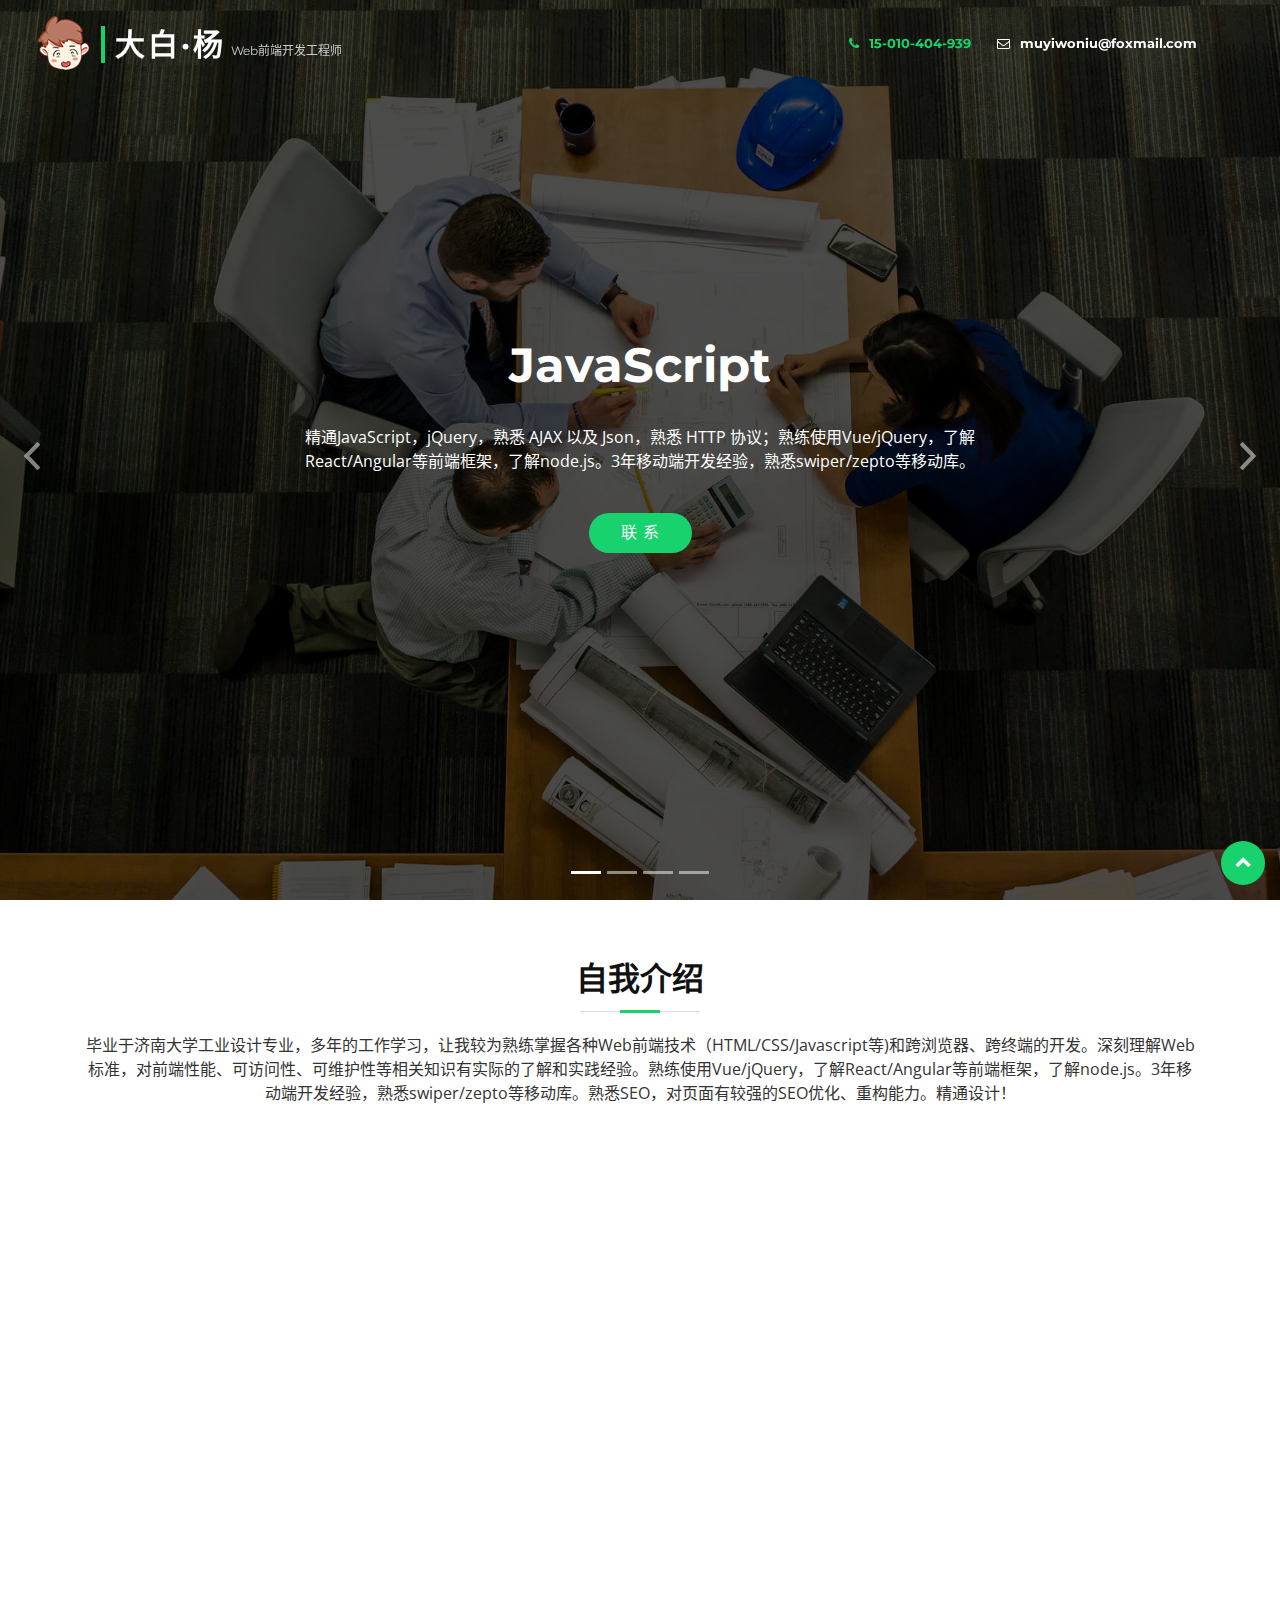
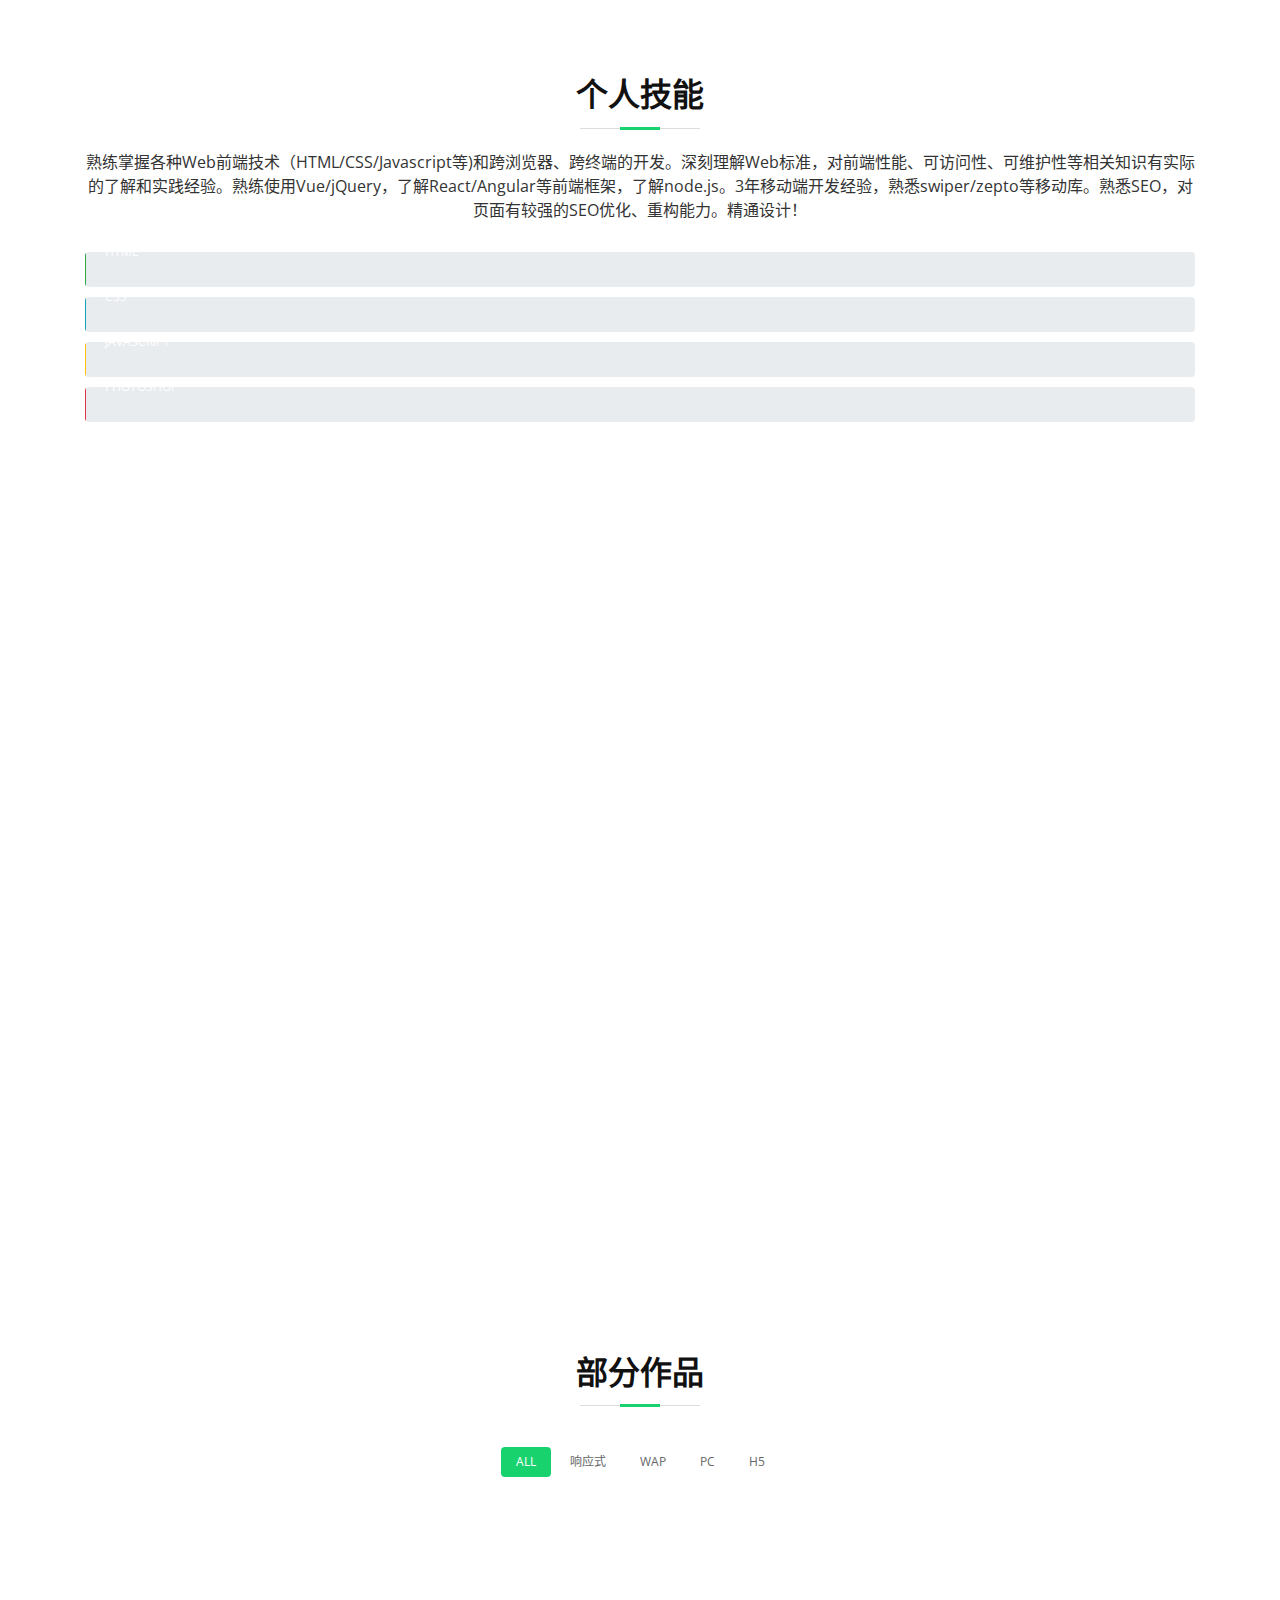
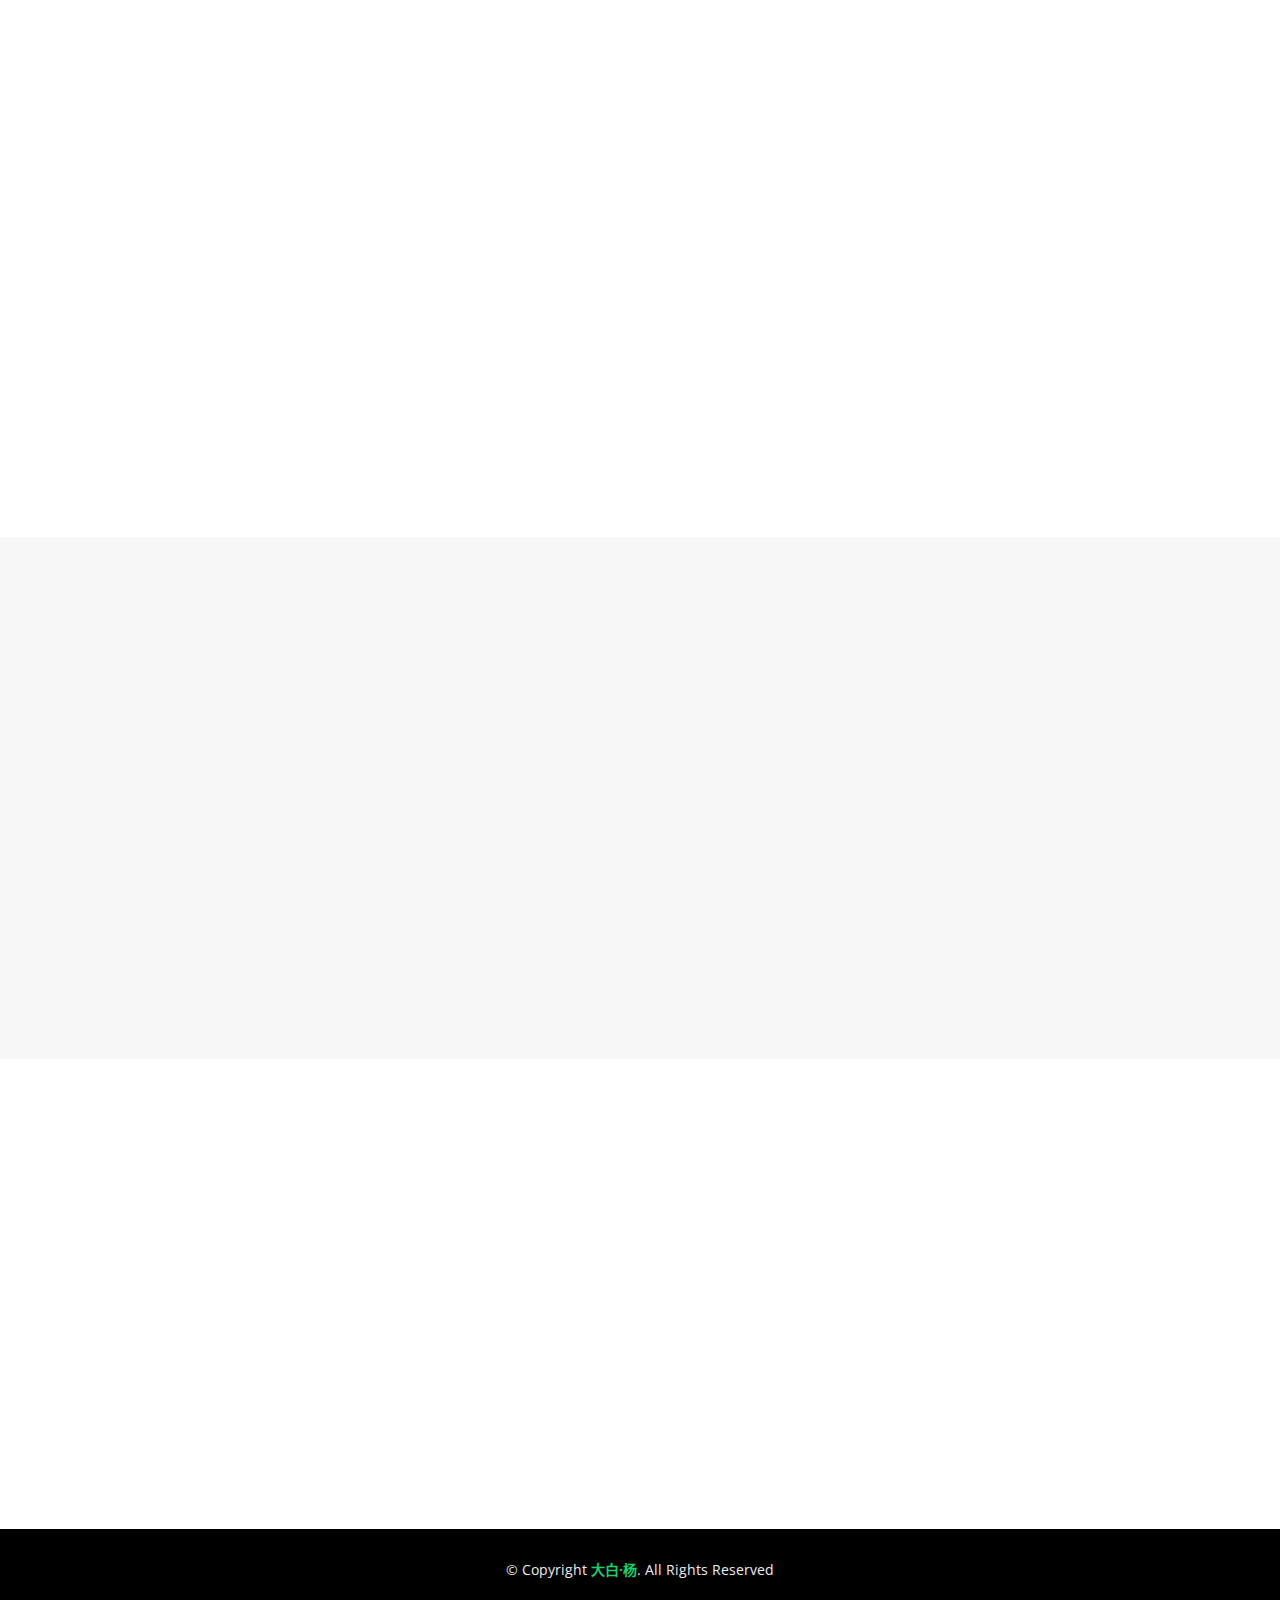
==== index.html @ 66887e0c "Update index.html" ====
<!DOCTYPE html>
<html lang="zh-cn">

<head>
  <meta charset="UTF-8">
  <meta http-equiv="X-UA-Compatible" content="ie=edge">
  <title>大白&middot;杨-Web前端开发工程师</title>
  <meta content="width=device-width, initial-scale=1.0" name="viewport">
  <meta content="Web前端开发工程师,js,JavaScript,HTML5,CSS3" name="keywords">
  <meta content="精通设计，致力于前端，编织有艺术感的代码" name="description">
  <meta content="muyiwoniu@foxmail.com" name="author">

  <!-- Favicons -->
  <link href="img/favicon.png" rel="icon">
  <link href="img/apple-touch-icon.png" rel="apple-touch-icon">

  <!-- Google Fonts -->
  <link href="https://fonts.googleapis.com/css?family=Open+Sans:300,300i,400,400i,700,700i|Montserrat:300,400,500,700"
    rel="stylesheet">

  <!-- Bootstrap CSS File -->
  <link href="lib/bootstrap/css/bootstrap.min.css" rel="stylesheet">

  <!-- Libraries CSS Files -->
  <link href="lib/font-awesome/css/font-awesome.min.css" rel="stylesheet">
  <link href="lib/animate/animate.min.css" rel="stylesheet">
  <link href="lib/ionicons/css/ionicons.min.css" rel="stylesheet">
  <link href="lib/owlcarousel/assets/owl.carousel.min.css" rel="stylesheet">
  <link href="lib/lightbox/css/lightbox.min.css" rel="stylesheet">

  <!-- Main Stylesheet File -->
  <link href="css/style.css" rel="stylesheet">

</head>

<body>
  <header id="header">
    <div class="container-fluid">

      <div id="logo" class="pull-left">
        <a href="#intro"><img src="img/logo.png" alt="" title="" /></a>
        <h1><a href="#intro" class="scrollto">大白&middot;杨<span>Web前端开发工程师</span></a></h1>
      </div>

      <nav id="nav-menu-container">
        <ul class="nav-menu">
          <li class="menu-active"><a href="tel:15010404939"><i class="fa fa-phone"></i>15-010-404-939</a></li>
          <li><a href="mailto:muyiwoniu@foxmail.com"><i class="fa fa-envelope-o"></i>muyiwoniu@foxmail.com</a></li>
        </ul>
      </nav>
    </div>
  </header>

  <section id="intro">
    <div class="intro-container">
      <div id="introCarousel" class="carousel  slide carousel-fade" data-ride="carousel">

        <ol class="carousel-indicators"></ol>

        <div class="carousel-inner" role="listbox">

          <div class="carousel-item active" style="background-image: url('img/intro-carousel/bg1.jpg');">
            <div class="carousel-container">
              <div class="carousel-content">
                <h2>JavaScript</h2>
                <p>精通JavaScript，jQuery，熟悉 AJAX 以及 Json，熟悉 HTTP
                  协议；熟练使用Vue/jQuery，了解React/Angular等前端框架，了解node.js。3年移动端开发经验，熟悉swiper/zepto等移动库。</p>
                <a href="tel:15010404939" class="btn-get-started scrollto">联 系</a>
              </div>
            </div>
          </div>

          <div class="carousel-item" style="background-image: url('img/intro-carousel/bg2.jpg');">
            <div class="carousel-container">
              <div class="carousel-content">
                <h2>HTML</h2>
                <p>精通PC、WAP页面布局与各浏览器兼容，熟练掌握跨浏览器、跨终端的开发，熟悉 W3C 标准。熟悉SEO，对页面有较强的SEO优化、重构能力。</p>
                <a href="tel:15010404939" class="btn-get-started scrollto">联 系</a>
              </div>
            </div>
          </div>

          <div class="carousel-item" style="background-image: url('img/intro-carousel/bg3.jpg');">
            <div class="carousel-container">
              <div class="carousel-content">
                <h2>CSS</h2>
                <p>熟练掌握CSS 3相关高级选择器，flex布局等</p>
                <a href="tel:15010404939" class="btn-get-started scrollto">联 系</a>
              </div>
            </div>
          </div>

          <div class="carousel-item" style="background-image: url('img/intro-carousel/bg4.jpg');">
            <div class="carousel-container">
              <div class="carousel-content">
                <h2>设计</h2>
                <p>
                  工业设计科班出身，通过4年的学习以及9年多的工作经验，让我拥有了一个较为扎实的艺术设计与审美素养。从素描色彩到三大构成，再到编排设计、平面设计、网页设计、人机工程学、产品设计程序与方法、设计心理学等有了一个初步的认识。
                </p>
                <a href="tel:15010404939" class="btn-get-started scrollto">联 系</a>
              </div>
            </div>
          </div>

        </div>

        <a class="carousel-control-prev" href="#introCarousel" role="button" data-slide="prev">
          <span class="carousel-control-prev-icon ion-chevron-left" aria-hidden="true"></span>
          <span class="sr-only">Previous</span>
        </a>

        <a class="carousel-control-next" href="#introCarousel" role="button" data-slide="next">
          <span class="carousel-control-next-icon ion-chevron-right" aria-hidden="true"></span>
          <span class="sr-only">Next</span>
        </a>

      </div>
    </div>
  </section>

  <main id="main">

    <section id="about">
      <div class="container">

        <header class="section-header">
          <h3>自我介绍</h3>
          <p>
            毕业于济南大学工业设计专业，多年的工作学习，让我较为熟练掌握各种Web前端技术（HTML/CSS/Javascript等)和跨浏览器、跨终端的开发。深刻理解Web标准，对前端性能、可访问性、可维护性等相关知识有实际的了解和实践经验。熟练使用Vue/jQuery，了解React/Angular等前端框架，了解node.js。3年移动端开发经验，熟悉swiper/zepto等移动库。熟悉SEO，对页面有较强的SEO优化、重构能力。精通设计！
          </p>
        </header>

        <div class="row about-cols">

          <div class="col-md-4 wow fadeInUp">
            <div class="about-col">
              <div class="img">
                <img src="img/about/about-mission.jpg" alt="" class="img-fluid">
                <div class="icon"><i class="ion-ios-speedometer-outline"></i></div>
              </div>
              <h2 class="title"><a href="http://house.focus.cn/zhuanti17/jdrwz/" target="_blank">焦点人物志</a></h2>
              <p>以Vue.js为框架快速搭建，兼容主流浏览器。<br /><br />通过css媒体查询适配不同尺寸的屏幕，在不同的浏览终端将内容按需引入，并渲染成不同的模板（PC、Pad、Wap）。</p>
            </div>
          </div>

          <div class="col-md-4 wow fadeInUp" data-wow-delay="0.1s">
            <div class="about-col">
              <div class="img">
                <img src="img/about/about-plan.jpg" alt="" class="img-fluid">
                <div class="icon"><i class="ion-ios-list-outline"></i></div>
              </div>
              <h2 class="title"><a href="http://m.focus.cn/bj/zhuanti18/qiangfang/" target="_blank">抢房节</a></h2>
              <p>
                通过JSON获取楼盘数据，并动态插入不同的栏目中。通过JS判断浏览终端宽度，决定电话的显示与否。设置了手机端拨打电话,自动转换为小号。通过JS媒体查询浏览器版本并跳转到与之兼容的url里，移动端使用了swiper移动库。
              </p>
            </div>
          </div>

          <div class="col-md-4 wow fadeInUp" data-wow-delay="0.2s">
            <div class="about-col">
              <div class="img">
                <img src="img/about/about-vision.jpg" alt="" class="img-fluid">
                <div class="icon"><i class="ion-ios-eye-outline"></i></div>
              </div>
              <h2 class="title"><a href="http://m.focus.cn/bj/zhuanti18/chengjiaobaogao/" target="_blank">楼市风云榜</a></h2>
              <p>通过ECharts个性化定制的数据可视化图表，让相关房产数据更加直观的呈现在网友面前。<br /><br />让用户更加直观看到房产走势，人机交互更加顺畅便捷。</p>
            </div>
          </div>

        </div>

      </div>
    </section>

    <section id="skills">
      <div class="container">

        <header class="section-header">
          <h3>个人技能</h3>
          <p>
            熟练掌握各种Web前端技术（HTML/CSS/Javascript等)和跨浏览器、跨终端的开发。深刻理解Web标准，对前端性能、可访问性、可维护性等相关知识有实际的了解和实践经验。熟练使用Vue/jQuery，了解React/Angular等前端框架，了解node.js。3年移动端开发经验，熟悉swiper/zepto等移动库。熟悉SEO，对页面有较强的SEO优化、重构能力。精通设计！
            </</p> </header> <div class="skills-content">

            <div class="progress">
              <div class="progress-bar bg-success" role="progressbar" aria-valuenow="90" aria-valuemin="0"
                aria-valuemax="100">
                <span class="skill">HTML <i class="val">90%</i></span>
              </div>
            </div>

            <div class="progress">
              <div class="progress-bar bg-info" role="progressbar" aria-valuenow="85" aria-valuemin="0"
                aria-valuemax="100">
                <span class="skill">CSS <i class="val">85%</i></span>
              </div>
            </div>

            <div class="progress">
              <div class="progress-bar bg-warning" role="progressbar" aria-valuenow="75" aria-valuemin="0"
                aria-valuemax="100">
                <span class="skill">JavaScript <i class="val">75%</i></span>
              </div>
            </div>

            <div class="progress">
              <div class="progress-bar bg-danger" role="progressbar" aria-valuenow="95" aria-valuemin="0"
                aria-valuemax="100">
                <span class="skill">Photoshop <i class="val">95%</i></span>
              </div>
            </div>

      </div>

      </div>
    </section>

    <!--<section id="clients" class="wow fadeInUp">
      <div class="container">

        <header class="section-header">
          <h3>技能</h3>
        </header>

        <div class="owl-carousel clients-carousel">
          <img src="img/clients/client-1.png" alt="">
          <img src="img/clients/client-2.png" alt="">
          <img src="img/clients/client-3.png" alt="">
          <img src="img/clients/client-4.png" alt="">
          <img src="img/clients/client-5.png" alt="">
          <img src="img/clients/client-6.png" alt="">
          <img src="img/clients/client-7.png" alt="">
          <img src="img/clients/client-8.png" alt="">
        </div>

      </div>
    </section>-->

    <section id="testimonials" class="section-bg wow fadeInUp">
      <div class="container">

        <header class="section-header">
          <h3>工作经历</h3>
        </header>

        <div class="owl-carousel testimonials-carousel">

          <div class="testimonial-item">
            <img src="img/company/testimonial-1.jpg" class="testimonial-img" alt="">
            <h3>搜狐</h3>
            <h4>2012/05-至今</h4>
            <p>
              <img src="img/quote-sign-left.png" class="quote-sign-left" alt="">
              相关网站专题设计制作、平面广告制作及设计管理。14年底，开始制作移动端H5活动页面，熟悉swiper/zepto等移动库，15年开始大规模制作wap静态页面，18年制作适配
              PC/WAP的响应式页面，熟练使用Vue/Bootstrap等前端框架。
              <img src="img/quote-sign-right.png" class="quote-sign-right" alt="">
            </p>
          </div>

          <div class="testimonial-item">
            <img src="img/company/testimonial-2.jpg" class="testimonial-img" alt="">
            <h3>豪峰科技</h3>
            <h4>2011/04-2012/05</h4>
            <p>
              <img src="img/quote-sign-left.png" class="quote-sign-left" alt="">
              网站的改版、公司宣传品的制作印刷及设计管理。基于DIV+CSS重构了豪峰官网，对JS/jQuery有了一定了解。改版后打开速度和访问量均有显著提升。
              <img src="img/quote-sign-right.png" class="quote-sign-right" alt="">
            </p>
          </div>

          <div class="testimonial-item">
            <img src="img/company/testimonial-3.jpg" class="testimonial-img" alt="">
            <h3>晨飞雁（诺基亚三级维修中心）</h3>
            <h4>2008/04-2011/04</h4>
            <p>
              <img src="img/quote-sign-left.png" class="quote-sign-left" alt="">
              负责公司内部及其附属诺基亚客户服务中心（NCC）的宣传、VI设计、网页设计。完成了DAP交接系统、OA办公系统、库存系统等内网页面设计及静态页面呈现。
              <img src="img/quote-sign-right.png" class="quote-sign-right" alt="">
            </p>
          </div>

        </div>

      </div>
    </section>

    <section id="call-to-action" class="wow fadeIn">
      <div class="container text-center">
        <h3>联系大白&middot;杨</h3>
        <p>如有合作，请联系~<br />如不确定可以继续往下看，附有部分作品，然后再进一步作出决定~</p>
        <a class="cta-btn" href="tel:15010404939">聊聊</a>
      </div>
    </section>

    <section id="portfolio" class="section-bg">
      <div class="container">

        <header class="section-header">
          <h3 class="section-title">部分作品</h3>
        </header>

        <div class="row">
          <div class="col-lg-12">
            <ul id="portfolio-flters">
              <li data-filter="*" class="filter-active">All</li>
              <li data-filter=".filter-web">响应式</li>
              <li data-filter=".filter-wap">wap</li>
              <li data-filter=".filter-pc">PC</li>
              <li data-filter=".filter-h5">H5</li>
            </ul>
          </div>
        </div>

        <div class="row portfolio-container">

          <div class="col-lg-4 col-md-6 portfolio-item filter-wap wow fadeInUp">
            <div class="portfolio-wrap">
              <figure>
                <img src="img/portfolio/wap01.jpg" class="img-fluid" alt="">
                <a href="img/portfolio/wap01.jpg" data-lightbox="portfolio" data-title="WAP 1" class="link-preview"
                  title="查看原图"><i class="ion ion-eye"></i></a>
                <a href="https://zhuanti.focus.cn/house/2016/jinjiuyinshi/" class="link-details" title="查看PC端网址"
                  target="_blank"><i class="ion ion-android-open"></i></a>
              </figure>

              <div class="portfolio-info">
                <h4><a href="http://admin.zhuanti.focus.cn/ztdir/bj/2016/jinjiuyinshiwap/" target="_blank">金九银十</a></h4>
                <p>WAP</p>
              </div>
            </div>
          </div>

          <div class="col-lg-4 col-md-6 portfolio-item filter-web wow fadeInUp" data-wow-delay="0.1s">
            <div class="portfolio-wrap">
              <figure>
                <img src="img/portfolio/web03.jpg" class="img-fluid" alt="">
                <a href="img/portfolio/web03.jpg" class="link-preview" data-lightbox="portfolio" data-title="响应式 1"
                  title="查看原图"><i class="ion ion-eye"></i></a>
                <a href="http://m.focus.cn/bj/zhuanti18/xfqbz/" class="link-details" title="查看网址" target="_blank"><i
                    class="ion ion-android-open"></i></a>
              </figure>

              <div class="portfolio-info">
                <h4><a href="http://m.focus.cn/bj/zhuanti18/xfqbz/" target="_blank">新房情报站</a></h4>
                <p>响应式</p>
              </div>
            </div>
          </div>

          <div class="col-lg-4 col-md-6 portfolio-item filter-pc wow fadeInUp" data-wow-delay="0.2s">
            <div class="portfolio-wrap">
              <figure>
                <img src="img/portfolio/pc01.jpg" class="img-fluid" alt="">
                <a href="img/portfolio/pc01.jpg" class="link-preview" data-lightbox="portfolio" data-title="PC 1"
                  title="查看原图"><i class="ion ion-eye"></i></a>
                <a href="http://house.focus.cn/zhuanti17/jingjinjiloushi/" class="link-details" title="查看网址"
                  target="_blank"><i class="ion ion-android-open"></i></a>
              </figure>

              <div class="portfolio-info">
                <h4><a href="http://house.focus.cn/zhuanti17/jingjinjiloushi/" target="_blank">京津冀一体化</a></h4>
                <p>PC</p>
              </div>
            </div>
          </div>

          <div class="col-lg-4 col-md-6 portfolio-item filter-web wow fadeInUp">
            <div class="portfolio-wrap">
              <figure>
                <img src="img/portfolio/web05.jpg" class="img-fluid" alt="">
                <a href="img/portfolio/web05.jpg" class="link-preview" data-lightbox="portfolio" data-title="响应式 5"
                  title="查看原图"><i class="ion ion-eye"></i></a>
                <a href="http://admin.zhuanti.focus.cn/ztdir/bj/2017/2017zyjjgzhy/" class="link-details" title="查看网址"
                  target="_blank"><i class="ion ion-android-open"></i></a>
              </figure>

              <div class="portfolio-info">
                <h4><a href="http://admin.zhuanti.focus.cn/ztdir/bj/2017/2017zyjjgzhy/" target="_blank">中央经济工作会议</a></h4>
                <p>响应式</p>
              </div>
            </div>
          </div>

          <div class="col-lg-4 col-md-6 portfolio-item filter-web wow fadeInUp" data-wow-delay="0.1s">
            <div class="portfolio-wrap">
              <figure>
                <img src="img/portfolio/web02.jpg" class="img-fluid" alt="">
                <a href="img/portfolio/web02.jpg" class="link-preview" data-lightbox="portfolio" data-title="响应式 3"
                  title="查看原图"><i class="ion ion-eye"></i></a>
                <a href="http://m.focus.cn/bj/zhuanti18/2018xianjingfang/" class="link-details" title="查看网址"
                  target="_blank"><i class="ion ion-android-open"></i></a>
              </figure>

              <div class="portfolio-info">
                <h4><a href="http://m.focus.cn/bj/zhuanti18/2018xianjingfang/" target="_blank">限竞房</a></h4>
                <p>响应式</p>
              </div>
            </div>
          </div>

          <div class="col-lg-4 col-md-6 portfolio-item filter-wap wow fadeInUp" data-wow-delay="0.2s">
            <div class="portfolio-wrap">
              <figure>
                <img src="img/portfolio/wap02.jpg" class="img-fluid" alt="">
                <a href="img/portfolio/wap02.jpg" class="link-preview" data-lightbox="portfolio" data-title="WAP 2"
                  title="查看原图"><i class="ion ion-eye"></i></a>
                <a href="http://admin.zhuanti.focus.cn/ztdir/bj/2015/house_xhzygwwap/" class="link-details" title="查看网址"
                  target="_blank"><i class="ion ion-android-open"></i></a>
              </figure>

              <div class="portfolio-info">
                <h4><a href="http://admin.zhuanti.focus.cn/ztdir/bj/2015/house_xhzygwwap/" target="_blank">香河置业官网</a></h4>
                <p>WAP</p>
              </div>
            </div>
          </div>

          <div class="col-lg-4 col-md-6 portfolio-item filter-pc wow fadeInUp">
            <div class="portfolio-wrap">
              <figure>
                <img src="img/portfolio/pc02.jpg" class="img-fluid" alt="">
                <a href="img/portfolio/pc02.jpg" class="link-preview" data-lightbox="portfolio" data-title="PC 2"
                  title="查看原图"><i class="ion ion-eye"></i></a>
                <a href="http://house.focus.cn/zhuanti17/yidaiyiluhaiwaizhiye/" class="link-details" title="查看网址"
                  target="_blank"><i class="ion ion-android-open"></i></a>
              </figure>

              <div class="portfolio-info">
                <h4><a href="http://house.focus.cn/zhuanti17/yidaiyiluhaiwaizhiye/" target="_blank">一带一路下的海外置业观</a></h4>
                <p>PC</p>
              </div>
            </div>
          </div>

          <div class="col-lg-4 col-md-6 portfolio-item filter-h5 wow fadeInUp" data-wow-delay="0.1s">
            <div class="portfolio-wrap">
              <figure>
                <img src="img/portfolio/h505.jpg" class="img-fluid" alt="">
                <a href="img/portfolio/h505.jpg" class="link-preview" data-lightbox="portfolio" data-title="H5 5"
                  title="查看原图"><i class="ion ion-eye"></i></a>
                <a href="https://focusbeijing.kuaizhan.com/fp/page/display/5980a16bbdcccb12519fbfc9"
                  class="link-details" title="查看网址" target="_blank"><i class="ion ion-android-open"></i></a>
              </figure>

              <div class="portfolio-info">
                <h4><a href="https://focusbeijing.kuaizhan.com/fp/page/display/5980a16bbdcccb12519fbfc9"
                    target="_blank">品质革命</a></h4>
                <p>H5第三方平台</p>
              </div>
            </div>
          </div>

          <div class="col-lg-4 col-md-6 portfolio-item filter-web wow fadeInUp" data-wow-delay="0.2s">
            <div class="portfolio-wrap">
              <figure>
                <img src="img/portfolio/web01.jpg" class="img-fluid" alt="">
                <a href="http://house.focus.cn/zhuanti18/newsdata093qi/ztimages/tu.jpg" class="link-preview"
                  data-lightbox="portfolio" data-title="响应式 4" title="查看长图"><i class="ion ion-eye"></i></a>
                <a href="http://m.focus.cn/bj/zhuanti18/lianghui/" class="link-details" title="查看网址" target="_blank"><i
                    class="ion ion-android-open"></i></a>
              </figure>

              <div class="portfolio-info">
                <h4><a href="http://m.focus.cn/bj/zhuanti18/lianghui/" target="_blank">2018 全国两会</a> [<a
                    href="http://house.focus.cn/zhuanti18/newsdata093qi/" target="_blank">长图</a>]</h4>
                <p>响应式</p>
              </div>
            </div>
          </div>

          <!--<div class="col-lg-4 col-md-6 portfolio-item filter-web wow fadeInUp">
            <div class="portfolio-wrap">
              <figure>
                <img src="img/portfolio/web04.jpg" class="img-fluid" alt="">
                <a href="img/portfolio/web04.jpg" class="link-preview" data-lightbox="portfolio" data-title="响应式 2"
                  title="查看原图"><i class="ion ion-eye"></i></a>
                <a href="http://admin.zhuanti.focus.cn/ztdir/bj/2017/yuanxiaojie/" class="link-details" title="查看网址"
                  target="_blank"><i class="ion ion-android-open"></i></a>
              </figure>

              <div class="portfolio-info">
                <h4><a href="http://admin.zhuanti.focus.cn/ztdir/bj/2017/yuanxiaojie/" target="_blank">元宵节</a></h4>
                <p>响应式</p>
              </div>
            </div>
          </div>-->

          <div class="col-lg-4 col-md-6 portfolio-item filter-web wow fadeInUp">
            <div class="portfolio-wrap">
              <figure>
                <img src="img/portfolio/web06.jpg" class="img-fluid" alt="">
                <a href="img/portfolio/web06.jpg" class="link-preview" data-lightbox="portfolio" data-title="响应式 2"
                  title="查看原图"><i class="ion ion-eye"></i></a>
                <a href="http://house.focus.cn/zhuanti18/zxzz/" class="link-details" title="查看网址" target="_blank"><i
                    class="ion ion-android-open"></i></a>
              </figure>

              <div class="portfolio-info">
                <h4><a href="http://house.focus.cn/zhuanti18/zxzz/" target="_blank">千房百记</a></h4>
                <p>响应式</p>
              </div>
            </div>
          </div>

          <div class="col-lg-4 col-md-6 portfolio-item filter-h5 wow fadeInUp" data-wow-delay="0.1s">
            <div class="portfolio-wrap">
              <figure>
                <img src="img/portfolio/h501.jpg" class="img-fluid" alt="">
                <a href="img/portfolio/h501.jpg" class="link-preview" data-lightbox="portfolio" data-title="H5 1"
                  title="查看原图"><i class="ion ion-eye"></i></a>
                <a href="https://focusbeijing.kuaizhan.com/fp/page/display/569df5fd53fb95b7600a2ba7"
                  class="link-details" title="查看网址" target="_blank"><i class="ion ion-android-open"></i></a>
              </figure>

              <div class="portfolio-info">
                <h4><a href="https://focusbeijing.kuaizhan.com/fp/page/display/569df5fd53fb95b7600a2ba7"
                    target="_blank">看房团年度报告</a></h4>
                <p>H5 第三方平台</p>
              </div>
            </div>
          </div>

          <div class="col-lg-4 col-md-6 portfolio-item filter-h5 wow fadeInUp" data-wow-delay="0.2s">
            <div class="portfolio-wrap">
              <figure>
                <img src="img/portfolio/h502.jpg" class="img-fluid" alt="">
                <a href="img/portfolio/h502.jpg" class="link-preview" data-lightbox="portfolio" data-title="H5 2"
                  title="查看原图"><i class="ion ion-eye"></i></a>
                <a href="http://admin.zhuanti.focus.cn/ztdir/bj/2015/jiayefangtan/" class="link-details" title="查看网址"
                  target="_blank"><i class="ion ion-android-open"></i></a>
              </figure>

              <div class="portfolio-info">
                <h4><a href="http://admin.zhuanti.focus.cn/ztdir/bj/2015/jiayefangtan/" target="_blank">佳爷房谈</a></h4>
                <p>H5</p>
              </div>
            </div>
          </div>

          <div class="col-lg-4 col-md-6 portfolio-item filter-h5 wow fadeInUp">
            <div class="portfolio-wrap">
              <figure>
                <img src="img/portfolio/h503.jpg" class="img-fluid" alt="">
                <a href="img/portfolio/h503.jpg" class="link-preview" data-lightbox="portfolio" data-title="H5 3"
                  title="查看原图"><i class="ion ion-eye"></i></a>
                <a href="http://house.focus.cn/zhuanti15/meizhouchengjiao09/" class="link-details" title="查看网址"
                  target="_blank"><i class="ion ion-android-open"></i></a>
              </figure>

              <div class="portfolio-info">
                <h4><a href="http://house.focus.cn/zhuanti15/meizhouchengjiao09/" target="_blank">每周楼市成交报告</a></h4>
                <p>H5</p>
              </div>
            </div>
          </div>

          <div class="col-lg-4 col-md-6 portfolio-item filter-h5 wow fadeInUp" data-wow-delay="0.1s">
            <div class="portfolio-wrap">
              <figure>
                <img src="img/portfolio/h504.jpg" class="img-fluid" alt="">
                <a href="img/portfolio/h504.jpg" class="link-preview" data-lightbox="portfolio" data-title="H5 4"
                  title="查看原图"><i class="ion ion-eye"></i></a>
                <a href="http://admin.zhuanti.focus.cn/ztdir/bj/2015/wangyoukuanghuanjie/" class="link-details" title="查看网址"
                  target="_blank"><i class="ion ion-android-open"></i></a>
              </figure>

              <div class="portfolio-info">
                <h4><a href="http://admin.zhuanti.focus.cn/ztdir/bj/2015/wangyoukuanghuanjie/" target="_blank">网友狂欢节</a></h4>
                <p>H5</p>
              </div>
            </div>
          </div>

          <div class="col-lg-4 col-md-6 portfolio-item filter-pc wow fadeInUp" data-wow-delay="0.2s">
            <div class="portfolio-wrap">
              <figure>
                <img src="img/portfolio/pc03.jpg" class="img-fluid" alt="">
                <a href="img/portfolio/pc03.jpg" class="link-preview" data-lightbox="portfolio" data-title="PC 3"
                  title="查看原图"><i class="ion ion-eye"></i></a>
                <a href="http://admin.zhuanti.focus.cn/ztdir/bj/2015/nvrenjie/" class="link-details" title="查看移动端网址"
                  target="_blank"><i class="ion ion-android-open"></i></a>
              </figure>

              <div class="portfolio-info">
                <h4><a href="http://house.focus.cn/zhuanti15/38nvrenjie/" target="_blank">女人节</a></h4>
                <p>PC（因投票系统问题加载较慢）</p>
              </div>
            </div>
          </div>

          <div class="col-lg-4 col-md-6 portfolio-item filter-h5 wow fadeInUp">
            <div class="portfolio-wrap">
              <figure>
                <img src="img/portfolio/h506.jpg" class="img-fluid" alt="">
                <a href="img/portfolio/h506.jpg" class="link-preview" data-lightbox="portfolio" data-title="H5 6"
                  title="查看原图"><i class="ion ion-eye"></i></a>
                <a href="https://focusbeijing.kuaizhan.com/fp/page/display/5920d8b406d2f0ed291413bc"
                  class="link-details" title="查看网址" target="_blank"><i class="ion ion-android-open"></i></a>
              </figure>

              <div class="portfolio-info">
                <h4><a href="https://focusbeijing.kuaizhan.com/fp/page/display/5920d8b406d2f0ed291413bc"
                    target="_blank">五月圆舞曲</a></h4>
                <p>H5第三方平台</p>
              </div>
            </div>
          </div>

          <div class="col-lg-4 col-md-6 portfolio-item filter-h5 wow fadeInUp" data-wow-delay="0.1s">
            <div class="portfolio-wrap">
              <figure>
                <img src="img/portfolio/h507.jpg" class="img-fluid" alt="">
                <a href="img/portfolio/h507.jpg" class="link-preview" data-lightbox="portfolio" data-title="H5 7"
                  title="查看原图"><i class="ion ion-eye"></i></a>
                <a href="https://focusbeijing.kuaizhan.com/fp/page/display/58cb8bcc40d7fe4d42cdf826"
                  class="link-details" title="查看网址" target="_blank"><i class="ion ion-android-open"></i></a>
              </figure>

              <div class="portfolio-info">
                <h4><a href="https://focusbeijing.kuaizhan.com/fp/page/display/58cb8bcc40d7fe4d42cdf826"
                    target="_blank">直播看房</a></h4>
                <p>H5 第三方平台</p>
              </div>
            </div>
          </div>

          <div class="col-lg-4 col-md-6 portfolio-item filter-h5 wow fadeInUp" data-wow-delay="0.2s">
            <div class="portfolio-wrap">
              <figure>
                <img src="img/portfolio/h508.jpg" class="img-fluid" alt="">
                <a href="img/portfolio/h508.jpg" class="link-preview" data-lightbox="portfolio" data-title="H5 8"
                  title="查看原图"><i class="ion ion-eye"></i></a>
                <a href="https://focusbeijing.kuaizhan.com/fp/page/display/58cb4f8357613cc639df3785"
                  class="link-details" title="查看网址" target="_blank"><i class="ion ion-android-open"></i></a>
              </figure>

              <div class="portfolio-info">
                <h4><a href="https://focusbeijing.kuaizhan.com/fp/page/display/58cb4f8357613cc639df3785"
                    target="_blank">大咖为您解读楼市走向</a></h4>
                <p>H5第三方平台</p>
              </div>
            </div>
          </div>

        </div>

      </div>
    </section>

    <section id="team">
      <div class="container">
        <div class="section-header wow fadeInUp">
          <h3>CSS 3</h3>
          <p>通过DIV+CSS3画卡通人物（不兼容IE8及以下版本浏览器）</p>
        </div>

        <div class="row">

          <div class="col-lg-3 col-md-6 wow fadeInUp">
            <div class="member">
              <img src="img/portfolio/css01.jpg" class="img-fluid" alt="">
              <div class="member-info">
                <div class="member-info-content">
                  <h4>小丸子和爷爷</h4>
                  <span>樱桃小丸子</span>
                  <div class="social">
                    <a href="http://m.focus.cn/bj/zhuanti18/css/ztimages/wanzi.html" target="_blank"><i
                        class="fa fa-link"></i>查看效果</a>
                  </div>
                </div>
              </div>
            </div>
          </div>

          <div class="col-lg-3 col-md-6 wow fadeInUp" data-wow-delay="0.1s">
            <div class="member">
              <img src="img/portfolio/css02.jpg" class="img-fluid" alt="">
              <div class="member-info">
                <div class="member-info-content">
                  <h4>大白</h4>
                  <span>Baymax</span>
                  <div class="social">
                    <a href="http://m.focus.cn/bj/zhuanti18/css/ztimages/Baymax.html" target="_blank"><i
                        class="fa fa-link"></i>查看效果</a>
                  </div>
                </div>
              </div>
            </div>
          </div>

          <div class="col-lg-3 col-md-6 wow fadeInUp" data-wow-delay="0.2s">
            <div class="member">
              <img src="img/portfolio/css03.jpg" class="img-fluid" alt="">
              <div class="member-info">
                <div class="member-info-content">
                  <h4>小黄人构造器</h4>
                  <span>minions</span>
                  <div class="social">
                    <a href="http://m.focus.cn/bj/zhuanti18/css/ztimages/minions.html" target="_blank"><i
                        class="fa fa-link"></i>查看效果</a>
                  </div>
                </div>
              </div>
            </div>
          </div>

          <div class="col-lg-3 col-md-6 wow fadeInUp" data-wow-delay="0.3s">
            <div class="member">
              <img src="img/portfolio/css04.jpg" class="img-fluid" alt="">
              <div class="member-info">
                <div class="member-info-content">
                  <h4>Kitty 猫</h4>
                  <span>Hello Kitty</span>
                  <div class="social">
                    <a href="http://m.focus.cn/bj/zhuanti18/css/ztimages/hellokitty.html" target="_blank"><i
                        class="fa fa-link"></i>查看效果</a>
                  </div>
                </div>
              </div>
            </div>
          </div>

        </div>

      </div>
    </section>

    <section id="contact" class="section-bg wow fadeInUp">
      <div class="container">

        <div class="section-header">
          <h3>联系方式</h3>
          <p>可以通过以下方式找到我~</p>
        </div>

        <div class="row contact-info">

          <div class="col-md-4">
            <div class="contact-address">
              <i class="ion-ios-location-outline"></i>
              <h3>地址</h3>
              <address>北京海淀区北四环西路52号方正国际大厦18层</address>
            </div>
          </div>

          <div class="col-md-4">
            <div class="contact-phone">
              <i class="ion-ios-telephone-outline"></i>
              <h3>电话</h3>
              <p><a href="tel:15010404939">15-010-404-939</a></p>
            </div>
          </div>

          <div class="col-md-4">
            <div class="contact-email">
              <i class="ion-ios-email-outline"></i>
              <h3>邮箱</h3>
              <p><a href="mailto:muyiwoniu@foxmail.com">muyiwoniu@foxmail.com</a></p>
            </div>
          </div>

        </div>


      </div>
    </section>

  </main>

  <footer id="footer">
    <!--<div class="footer-top">
      <div class="container">
        <div class="row">

          <div class="col-lg-3 col-md-6 footer-info">
            <h3>MuyiWoniu</h3>
            <p>精通设计，致力于前端，编织有艺术感的代码</p>
          </div>

          <div class="col-lg-3 col-md-6 footer-links">
            <h4>个人技能</h4>
            <ul>
              <li><i class="ion-ios-arrow-right"></i> <a href="#">Home</a></li>
              <li><i class="ion-ios-arrow-right"></i> <a href="#">About us</a></li>
              <li><i class="ion-ios-arrow-right"></i> <a href="#">Services</a></li>
              <li><i class="ion-ios-arrow-right"></i> <a href="#">Terms of service</a></li>
              <li><i class="ion-ios-arrow-right"></i> <a href="#">Privacy policy</a></li>
            </ul>
          </div>

          <div class="col-lg-3 col-md-6 footer-contact">
            <h4>联系方式</h4>
            <p>
              北京海淀区北四环西路52号方正国际大厦18层<br>
              <strong>Phone:</strong> 15-010-404-939<br>
              <strong>Email:</strong> 378317092@qq.com<br>
            </p>

            <div class="social-links">
              <a href="#" class="twitter"><i class="fa fa-twitter"></i></a>
              <a href="#" class="facebook"><i class="fa fa-facebook"></i></a>
              <a href="#" class="instagram"><i class="fa fa-instagram"></i></a>
              <a href="#" class="google-plus"><i class="fa fa-google-plus"></i></a>
              <a href="#" class="linkedin"><i class="fa fa-linkedin"></i></a>
            </div>

          </div>

          <div class="col-lg-3 col-md-6 footer-newsletter">
            <h4>扫描二维码</h4>
            <p>在移动设备打开本页</p>
          </div>

        </div>
      </div>
    </div>-->

    <div class="container">
      <div class="copyright">
        &copy; Copyright <strong><a href="mailto:muyiwoniu@foxmail.com">大白&middot;杨</a></strong>. All Rights Reserved
      </div>

    </div>
  </footer>

  <a href="#" class="back-to-top"><i class="fa fa-chevron-up"></i></a>

  <!-- JavaScript Libraries -->
  <script src="lib/jquery/jquery.min.js"></script>
  <script src="lib/jquery/jquery-migrate.min.js"></script>
  <script src="lib/bootstrap/js/bootstrap.bundle.min.js"></script>
  <script src="lib/easing/easing.min.js"></script>
  <script src="lib/superfish/hoverIntent.js"></script>
  <script src="lib/superfish/superfish.min.js"></script>
  <script src="lib/wow/wow.min.js"></script>
  <script src="lib/waypoints/waypoints.min.js"></script>
  <script src="lib/counterup/counterup.min.js"></script>
  <script src="lib/owlcarousel/owl.carousel.min.js"></script>
  <script src="lib/isotope/isotope.pkgd.min.js"></script>
  <script src="lib/lightbox/js/lightbox.min.js"></script>
  <script src="lib/touchSwipe/jquery.touchSwipe.min.js"></script>
  <!-- Contact Form JavaScript File -->
  <script src="contactform/contactform.js"></script>

  <!-- Template Main Javascript File -->
  <script src="js/main.js"></script>

</body>

</html>
---- css/style.css ----
/*--------------------------------------------------------------
# General
--------------------------------------------------------------*/
body {
  background: #fff;
  color: #666666;
  font-family: "Open Sans", sans-serif;
}

a {
  color: #18d26e;
  transition: 0.5s;
}

a:hover, a:active, a:focus {
  color: #18d36e;
  outline: none;
  text-decoration: none;
}

p {
  padding: 0;
  margin: 0 0 30px 0;
}

h1, h2, h3, h4, h5, h6 {
  font-family: "Montserrat", sans-serif;
  font-weight: 400;
  margin: 0 0 20px 0;
  padding: 0;
}

/* Back to top button */
.back-to-top {
  position: fixed;
  display: none;
  background: #18d26e;
  color: #fff;
  display: inline-block;
  width: 44px;
  height: 44px;
  text-align: center;
  line-height: 1;
  font-size: 16px;
  border-radius: 50%;
  right: 15px;
  bottom: 15px;
  transition: background 0.5s;
  z-index: 11;
}

.back-to-top i {
  padding-top: 12px;
  color: #fff;
}

@media (max-width: 768px) {
  .back-to-top {
    bottom: 15px;
  }
}

/*--------------------------------------------------------------
# Header
--------------------------------------------------------------*/
#header {
  padding: 30px 0;
  height: 92px;
  position: fixed;
  left: 0;
  top: 0;
  right: 0;
  transition: all 0.5s;
  z-index: 997;
}

#header.header-scrolled {
  background: rgba(0, 0, 0, 0.9);
  /*padding: 20px 0;*/
  height: 72px;
  transition: all 0.5s;
}

#header #logo {
  text-align:left;
}

@media (min-width: 1024px) {
  #header #logo {
    padding-left: 10px;
  }
}

#header #logo h1 {
  font-size: 30px;
  margin: 0;
  padding: 0;
  line-height: 1;
  font-family: "Montserrat", sans-serif;
  font-weight: 700;
  letter-spacing: 3px;
  float:left;
}

#header #logo h1 a, #header #logo h1 a:hover {
  color: #fff;
  padding-left: 10px;
  border-left: 4px solid #18d26e;
}
#header #logo h1 a span {
	margin-left:5px;
	color:#cdcdcd;
	font-size:12px;
	font-weight:normal;
	word-spacing:0;
	letter-spacing:0;
}
#header #logo img {
  padding: 0;
  margin: -15px 10px 0;
  width:56px;
  height:56px;
  float:left;
}

@media (max-width: 768px) {
  #header #logo h1 {
    font-size: 20px;
  }
  #header #logo img {
	  margin:-10px 10px 0 0;
	max-width:36px;
    max-height: 36px;
  }
}
.chs{text-indent:-9999px;height:0;line-height:0;font-size:0;overflow:hidden;}
/*--------------------------------------------------------------
# Intro Section
--------------------------------------------------------------*/
#intro {
  display: table;
  width: 100%;
  height: 100vh;
  background: #000;
}

#intro .carousel-item {
  width: 100%;
  height: 100vh;
  background-size: cover;
  background-position: center;
  background-repeat: no-repeat;
}

#intro .carousel-item::before {
  content: '';
  background-color: rgba(0, 0, 0, 0.7);
  position: absolute;
  height: 100%;
  width: 100%;
  top: 0;
  right: 0;
  left: 0;
  bottom: 0;
}

#intro .carousel-container {
  display: flex;
  justify-content: center;
  align-items: center;
  position: absolute;
  bottom: 0;
  top: 0;
  left: 0;
  right: 0;
}

#intro .carousel-content {
  text-align: center;
}

#intro h2 {
  color: #fff;
  margin-bottom: 30px;
  font-size: 48px;
  font-weight: 700;
}

@media (max-width: 768px) {
  #intro h2 {
    font-size: 28px;
  }
}

#intro p {
  width: 80%;
  margin: 0 auto 30px auto;
  color: #fff;
}

@media (min-width: 1024px) {
  #intro p {
    width: 60%;
  }
}

#intro .carousel-fade .carousel-inner .carousel-item {
  -webkit-transition-property: opacity;
  transition-property: opacity;
}

#intro .carousel-fade .carousel-inner .carousel-item,
#intro .carousel-fade .carousel-inner .active.carousel-item-left,
#intro .carousel-fade .carousel-inner .active.carousel-item-right {
  opacity: 0;
}

#intro .carousel-fade .carousel-inner .active,
#intro .carousel-fade .carousel-inner .carousel-item-next.carousel-item-left,
#intro .carousel-fade .carousel-inner .carousel-item-prev.carousel-item-right {
  opacity: 1;
  transition: 0.5s;
}

#intro .carousel-fade .carousel-inner .carousel-item-next,
#intro .carousel-fade .carousel-inner .carousel-item-prev,
#intro .carousel-fade .carousel-inner .active.carousel-item-left,
#intro .carousel-fade .carousel-inner .active.carousel-item-right {
  left: 0;
  -webkit-transform: translate3d(0, 0, 0);
  transform: translate3d(0, 0, 0);
}

#intro .carousel-control-prev, #intro .carousel-control-next {
  width: 10%;
}

@media (min-width: 1024px) {
  #intro .carousel-control-prev, #intro .carousel-control-next {
    width: 5%;
  }
}

#intro .carousel-control-next-icon, #intro .carousel-control-prev-icon {
  background: none;
  font-size: 32px;
  line-height: 1;
}

#intro .carousel-indicators li {
  cursor: pointer;
}

#intro .btn-get-started {
  font-family: "Montserrat", sans-serif;
  font-weight: 500;
  font-size: 16px;
  letter-spacing: 1px;
  display: inline-block;
  padding: 8px 32px;
  border-radius: 50px;
  transition: 0.5s;
  margin: 10px;
  color: #fff;
  background: #18d26e;
}

#intro .btn-get-started:hover {
  background: #fff;
  color: #18d26e;
}

/*--------------------------------------------------------------
# Navigation Menu
--------------------------------------------------------------*/
/* Nav Menu Essentials */
.nav-menu, .nav-menu * {
  margin: 0;
  padding: 0;
  list-style: none;
}

.nav-menu ul {
  position: absolute;
  display: none;
  top: 100%;
  left: 0;
  z-index: 99;
}

.nav-menu li {
  position: relative;
  white-space: nowrap;
}

.nav-menu > li {
  float: left;
}

.nav-menu li:hover > ul,
.nav-menu li.sfHover > ul {
  display: block;
}

.nav-menu ul ul {
  top: 0;
  left: 100%;
}

.nav-menu ul li {
  min-width: 180px;
}

/* Nav Menu Arrows */
.sf-arrows .sf-with-ul {
  padding-right: 30px;
}

.sf-arrows .sf-with-ul:after {
  content: "\f107";
  position: absolute;
  right: 15px;
  font-family: FontAwesome;
  font-style: normal;
  font-weight: normal;
}

.sf-arrows ul .sf-with-ul:after {
  content: "\f105";
}

/* Nav Meu Container */
#nav-menu-container {
  float: right;
  margin: 0;
}

@media (min-width: 1024px) {
  #nav-menu-container {
    padding-right: 60px;
  }
}

@media (max-width: 768px) {
  #nav-menu-container {
    display: none;
  }
}

/* Nav Meu Styling */
.nav-menu a {
  padding: 0 8px 10px 8px;
  text-decoration: none;
  display: inline-block;
  color: #fff;
  font-family: "Montserrat", sans-serif;
  font-weight: 700;
  font-size: 13px;
  /*text-transform: uppercase;*/
  outline: none;
}

.nav-menu li:hover > a, .nav-menu > .menu-active > a {
  color: #18d26e;
}

.nav-menu > li {
  margin-left: 10px;
}
.nav-menu > li a i, #mobile-nav ul li a i {
	margin-right:10px;
}
.nav-menu ul {
  margin: 4px 0 0 0;
  padding: 10px;
  box-shadow: 0px 0px 30px rgba(127, 137, 161, 0.25);
  background: #fff;
}

.nav-menu ul li {
  transition: 0.3s;
}

.nav-menu ul li a {
  padding: 10px;
  color: #333;
  transition: 0.3s;
  display: block;
  font-size: 13px;
  text-transform: none;
}

.nav-menu ul li:hover > a {
  color: #18d26e;
}

.nav-menu ul ul {
  margin: 0;
}

/* Mobile Nav Toggle */
#mobile-nav-toggle {
  position: fixed;
  right: 0;
  top: 0;
  z-index: 999;
  margin: 20px 20px 0 0;
  border: 0;
  background: none;
  font-size: 24px;
  display: none;
  transition: all 0.4s;
  outline: none;
  cursor: pointer;
}

#mobile-nav-toggle i {
  color: #fff;
}

@media (max-width: 768px) {
  #mobile-nav-toggle {
    display: inline;
  }
}

/* Mobile Nav Styling */
#mobile-nav {
  position: fixed;
  top: 0;
  padding-top: 18px;
  bottom: 0;
  z-index: 998;
  background: rgba(0, 0, 0, 0.5);
  left: -260px;
  width: 260px;
  overflow-y: auto;
  transition: 0.4s;
}

#mobile-nav ul {
  padding: 0;
  margin: 0;
  list-style: none;
}

#mobile-nav ul li {
  position: relative;
}

#mobile-nav ul li a {
  color: #fff;
  font-size: 13px;
  /*text-transform: uppercase;*/
  overflow: hidden;
  padding: 10px 22px 10px 15px;
  position: relative;
  text-decoration: none;
  width: 100%;
  display: block;
  outline: none;
  font-weight: 700;
  font-family: "Montserrat", sans-serif;
}

#mobile-nav ul li a:hover {
  color: #fff;
}

#mobile-nav ul li li {
  padding-left: 30px;
}

#mobile-nav ul .menu-has-children i {
  position: absolute;
  right: 0;
  z-index: 99;
  padding: 15px;
  cursor: pointer;
  color: #fff;
}

#mobile-nav ul .menu-has-children i.fa-chevron-up {
  color: #18d26e;
}

#mobile-nav ul .menu-has-children li a {
  text-transform: none;
}

#mobile-nav ul .menu-item-active {
  color: #18d26e;
}

#mobile-body-overly {
  width: 100%;
  height: 100%;
  z-index: 997;
  top: 0;
  left: 0;
  position: fixed;
  background: rgba(0, 0, 0, 0.7);
  display: none;
}

/* Mobile Nav body classes */
body.mobile-nav-active {
  overflow: hidden;
}

body.mobile-nav-active #mobile-nav {
  left: 0;
}

body.mobile-nav-active #mobile-nav-toggle {
  color: #fff;
}

/*--------------------------------------------------------------
# Sections
--------------------------------------------------------------*/
/* Sections Header
--------------------------------*/
.section-header h3 {
  font-size: 32px;
  color: #111;
  text-transform: uppercase;
  text-align: center;
  font-weight: 700;
  position: relative;
  padding-bottom: 15px;
}

.section-header h3::before {
  content: '';
  position: absolute;
  display: block;
  width: 120px;
  height: 1px;
  background: #ddd;
  bottom: 1px;
  left: calc(50% - 60px);
}

.section-header h3::after {
  content: '';
  position: absolute;
  display: block;
  width: 40px;
  height: 3px;
  background: #18d26e;
  bottom: 0;
  left: calc(50% - 20px);
}

.section-header p {
  text-align: center;
  /*padding-bottom: 30px;*/
  color: #333;
}

/* Section with background
--------------------------------*/
.section-bg {
  background: #f7f7f7;
}

/* Featured Services Section
--------------------------------*/
#featured-services {
  background: #000;
}

#featured-services .box {
  padding: 30px 20px;
}

#featured-services .box-bg {
  background-image: linear-gradient(0deg, #000000 0%, #242323 50%, #000000 100%);
}

#featured-services i {
  color: #18d26e;
  font-size: 48px;
  display: inline-block;
  line-height: 1;
}

#featured-services h4 {
  font-weight: 400;
  margin: 15px 0;
  font-size: 18px;
}

#featured-services h4 a {
  color: #fff;
}

#featured-services h4 a:hover {
  color: #18d26e;
}

#featured-services p {
  font-size: 14px;
  line-height: 24px;
  color: #fff;
  margin-bottom: 0;
}

/* About Us Section
--------------------------------*/
#about {
  background: url("../img/about-bg.jpg") center top no-repeat fixed;
  background-size: cover;
  padding: 60px 0 40px 0;
  position: relative;
}

#about::before {
  content: '';
  position: absolute;
  left: 0;
  right: 0;
  top: 0;
  bottom: 0;
  background: rgba(255, 255, 255, 0.92);
  z-index: 9;
}

#about .container {
  position: relative;
  z-index: 10;
}

#about .about-col {
  background: #fff;
  border-radius: 0 0 4px 4px;
  box-shadow: 0px 2px 12px rgba(0, 0, 0, 0.08);
  margin-bottom: 20px;
}

#about .about-col .img {
  position: relative;
}

#about .about-col .img img {
  border-radius: 4px 4px 0 0;
}

#about .about-col .icon {
  width: 64px;
  height: 64px;
  padding-top: 8px;
  text-align: center;
  position: absolute;
  background-color: #18d26e;
  border-radius: 50%;
  text-align: center;
  border: 4px solid #fff;
  left: calc( 50% - 32px);
  bottom: -30px;
  transition: 0.3s;
}

#about .about-col i {
  font-size: 36px;
  line-height: 1;
  color: #fff;
  transition: 0.3s;
}

#about .about-col:hover .icon {
  background-color: #fff;
}

#about .about-col:hover i {
  color: #18d26e;
}

#about .about-col h2 {
  color: #000;
  text-align: center;
  font-weight: 700;
  font-size: 20px;
  padding: 0;
  margin: 40px 0 12px 0;
}

#about .about-col h2 a {
  color: #000;
}

#about .about-col h2 a:hover {
  color: #18d26e;
}

#about .about-col p {
  font-size: 14px;
  line-height: 24px;
  color: #333;
  margin-bottom: 0;
  padding: 0 20px 20px 20px;
}

/* Services Section
--------------------------------*/
#services {
  background: #fff;
  background-size: cover;
  padding: 60px 0 40px 0;
}

#services .box {
  margin-bottom: 30px;
}

#services .icon {
  float: left;
}

#services .icon i {
  color: #18d26e;
  font-size: 36px;
  line-height: 1;
  transition: 0.5s;
}

#services .title {
  margin-left: 60px;
  font-weight: 700;
  margin-bottom: 15px;
  font-size: 18px;
}

#services .title a {
  color: #111;
}

#services .box:hover .title a {
  color: #18d26e;
}

#services .description {
  font-size: 14px;
  margin-left: 60px;
  line-height: 24px;
  margin-bottom: 0;
}

/* Call To Action Section
--------------------------------*/
#call-to-action {
  background: linear-gradient(rgba(0, 142, 99, 0.1), rgba(0, 0, 0, 0.1)), url(../img/call-to-action-bg.jpg) fixed center center;
  background-size: cover;
  padding: 60px 0;
}

#call-to-action h3 {
  color: #fff;
  font-size: 28px;
  font-weight: 700;
}

#call-to-action p {
  color: #fff;
}

#call-to-action .cta-btn {
  font-family: "Montserrat", sans-serif;
  text-transform: uppercase;
  font-weight: 500;
  font-size: 16px;
  letter-spacing: 1px;
  display: inline-block;
  padding: 8px 28px;
  border-radius: 25px;
  transition: 0.5s;
  margin-top: 10px;
  border: 2px solid #fff;
  color: #fff;
}

#call-to-action .cta-btn:hover {
  background: #18d26e;
  border: 2px solid #18d26e;
}

/* Call To Action Section
--------------------------------*/
#skills {
  padding: 60px 0;
}

#skills .progress {
  height: 35px;
  margin-bottom: 10px;
}

#skills .progress .skill {
  font-family: "Open Sans", sans-serif;
  line-height: 35px;
  padding: 0;
  margin: 0 0 0 20px;
  text-transform: uppercase;
}

#skills .progress .skill .val {
  float: right;
  font-style: normal;
  margin: 0 20px 0 0;
}

#skills .progress-bar {
  width: 1px;
  text-align: left;
  transition: .9s;
}

/* Facts Section
--------------------------------*/
#facts {
  background: url("../img/facts-bg.jpg") center top no-repeat fixed;
  background-size: cover;
  padding: 60px 0 0 0;
  position: relative;
}

#facts::before {
  content: '';
  position: absolute;
  left: 0;
  right: 0;
  top: 0;
  bottom: 0;
  background: rgba(255, 255, 255, 0.88);
  z-index: 9;
}

#facts .container {
  position: relative;
  z-index: 10;
}

#facts .counters span {
  font-family: "Montserrat", sans-serif;
  font-weight: bold;
  font-size: 48px;
  display: block;
  color: #18d26e;
}

#facts .counters p {
  padding: 0;
  margin: 0 0 20px 0;
  font-family: "Montserrat", sans-serif;
  font-size: 14px;
  color: #111;
}

#facts .facts-img {
  text-align: center;
  padding-top: 30px;
}

/* Portfolio Section
--------------------------------*/
#portfolio {
  padding: 60px 0;
  background:#fff;
}

#portfolio #portfolio-flters {
  padding: 0;
  margin: 5px 0 35px 0;
  list-style: none;
  text-align: center;
}

#portfolio #portfolio-flters li {
  cursor: pointer;
  margin: 15px 0;
  display: inline-block;
  padding: 5px 15px;
  font-size: 12px;
  line-height: 20px;
  color: #666666;
  border-radius: 4px;
  text-transform: uppercase;
  background: #fff;
  margin-bottom: 5px;
  transition: all 0.3s ease-in-out;
}

#portfolio #portfolio-flters li:hover, #portfolio #portfolio-flters li.filter-active {
  background: #18d26e;
  color: #fff;
}

#portfolio #portfolio-flters li:last-child {
  margin-right: 0;
}

#portfolio .portfolio-wrap {
  box-shadow: 0px 2px 12px rgba(0, 0, 0, 0.08);
  transition: 0.3s;
}

#portfolio .portfolio-wrap:hover {
  box-shadow: 0px 4px 14px rgba(0, 0, 0, 0.16);
}

#portfolio .portfolio-item {
  position: relative;
  height: 360px;
  overflow: hidden;
}

#portfolio .portfolio-item figure {
  background: #000;
  overflow: hidden;
  height: 240px;
  position: relative;
  border-radius: 4px 4px 0 0;
  margin: 0;
}

#portfolio .portfolio-item figure:hover img {
  opacity: 0.4;
  transition: 0.3s;
}

#portfolio .portfolio-item figure .link-preview, #portfolio .portfolio-item figure .link-details {
  position: absolute;
  display: inline-block;
  visibility: hidden;
  line-height: 1;
  text-align: center;
  width: 36px;
  height: 36px;
  background: #fff;
  border-radius: 50%;
  transition: 0.2s;
}

#portfolio .portfolio-item figure .link-preview i, #portfolio .portfolio-item figure .link-details i {
  padding-top: 6px;
  font-size: 22px;
  color: #333;
}

#portfolio .portfolio-item figure .link-preview:hover, #portfolio .portfolio-item figure .link-details:hover {
  background: #18d26e;
}

#portfolio .portfolio-item figure .link-preview:hover i, #portfolio .portfolio-item figure .link-details:hover i {
  color: #fff;
}

#portfolio .portfolio-item figure .link-preview {
  left: calc(50% - 38px);
  top: calc(50% - 18px);
}

#portfolio .portfolio-item figure .link-details {
  right: calc(50% - 38px);
  top: calc(50% - 18px);
}

#portfolio .portfolio-item figure:hover .link-preview {
  visibility: visible;
  left: calc(50% - 44px);
}

#portfolio .portfolio-item figure:hover .link-details {
  visibility: visible;
  right: calc(50% - 44px);
}

#portfolio .portfolio-item .portfolio-info {
  background: #fff;
  text-align: center;
  padding: 30px;
  height: 90px;
  border-radius: 0 0 3px 3px;
}

#portfolio .portfolio-item .portfolio-info h4 {
  font-size: 18px;
  line-height: 1px;
  font-weight: 700;
  margin-bottom: 18px;
  padding-bottom: 0;
}

#portfolio .portfolio-item .portfolio-info h4 a {
  color: #333;
}

#portfolio .portfolio-item .portfolio-info h4 a:hover {
  color: #18d26e;
}

#portfolio .portfolio-item .portfolio-info p {
  padding: 0;
  margin: 0;
  color: #b8b8b8;
  font-weight: 500;
  font-size: 14px;
  text-transform: uppercase;
}

/* Clients Section
--------------------------------*/
#clients {
  padding: 0 0 10px 0;
}

#clients img {
  max-width: 100%;
  opacity: 0.5;
  transition: 0.3s;
  padding: 15px 0;
}

#clients img:hover {
  opacity: 1;
}

#clients .owl-nav, #clients .owl-dots {
  margin-top: 5px;
  text-align: center;
}

#clients .owl-dot {
  display: inline-block;
  margin: 0 5px;
  width: 12px;
  height: 12px;
  border-radius: 50%;
  background-color: #ddd;
}

#clients .owl-dot.active {
  background-color: #18d26e;
}

/* Testimonials Section
--------------------------------*/
#testimonials {
  padding: 60px 0;
}

#testimonials .section-header {
  margin-bottom: 40px;
}

#testimonials .testimonial-item {
  text-align: center;
}

#testimonials .testimonial-item .testimonial-img {
  width: 120px;
  border-radius: 50%;
  border: 4px solid #fff;
  margin: 0 auto;
}

#testimonials .testimonial-item h3 {
  font-size: 20px;
  font-weight: bold;
  margin: 10px 0 5px 0;
  color: #111;
}

#testimonials .testimonial-item h4 {
  font-size: 14px;
  color: #999;
  margin: 0 0 15px 0;
}

#testimonials .testimonial-item .quote-sign-left {
  margin-top: -15px;
  padding-right: 10px;
  display: inline-block;
  width: 37px;
}

#testimonials .testimonial-item .quote-sign-right {
  margin-bottom: -15px;
  padding-left: 10px;
  display: inline-block;
  max-width: 100%;
  width: 37px;
}

#testimonials .testimonial-item p {
  font-style: italic;
  margin: 0 auto 15px auto;
}

@media (min-width: 992px) {
  #testimonials .testimonial-item p {
    width: 80%;
  }
}

#testimonials .owl-nav, #testimonials .owl-dots {
  margin-top: 5px;
  text-align: center;
}

#testimonials .owl-dot {
  display: inline-block;
  margin: 0 5px;
  width: 12px;
  height: 12px;
  border-radius: 50%;
  background-color: #ddd;
}

#testimonials .owl-dot.active {
  background-color: #18d26e;
}

/* Team Section
--------------------------------*/
#team {
  background: #f7f7f7;
  padding: 60px 0;
}

#team .member {
  text-align: center;
  margin-bottom: 20px;
  background: #000;
  position: relative;
}

#team .member .member-info {
  visibility: hidden;
  display: flex;
  justify-content: center;
  align-items: center;
  position: absolute;
  bottom: 0;
  top: 0;
  left: 0;
  right: 0;
  transition: 0.2s;
}

#team .member .member-info-content {
  margin-top: -50px;
  transition: margin 0.2s;
}

#team .member:hover .member-info {
  background: rgba(0, 0, 0, 0.7);
  visibility: visible;
  transition: 0.4s;
}

#team .member:hover .member-info-content {
  margin-top: 0;
  transition: margin 0.4s;
}

#team .member h4 {
  font-weight: 700;
  margin-bottom: 2px;
  font-size: 18px;
  color: #fff;
}

#team .member span {
  font-style: italic;
  display: block;
  font-size: 13px;
  color: #fff;
}

#team .member .social {
  margin-top: 15px;
}

#team .member .social a {
  transition: none;
  color: #fff;
}

#team .member .social a:hover {
  color: #18d26e;
}

#team .member .social i {
  font-size: 18px;
  margin: 0 2px;
}

/* Contact Section
--------------------------------*/
#contact {
  padding: 60px 0;
  background:#fff;
}

#contact .contact-info {
  margin-bottom: 20px;
  text-align: center;
}

#contact .contact-info i {
  font-size: 48px;
  display: inline-block;
  margin-bottom: 10px;
  color: #18d26e;
}

#contact .contact-info address, #contact .contact-info p {
  margin-bottom: 0;
  color: #000;
}

#contact .contact-info h3 {
  font-size: 18px;
  margin-bottom: 15px;
  font-weight: bold;
  text-transform: uppercase;
  color: #999;
}

#contact .contact-info a {
  color: #000;
}

#contact .contact-info a:hover {
  color: #18d26e;
}

#contact .contact-address, #contact .contact-phone, #contact .contact-email {
  margin-bottom: 20px;
}

@media (min-width: 768px) {
  #contact .contact-address, #contact .contact-phone, #contact .contact-email {
    padding: 20px 0;
  }
}

@media (min-width: 768px) {
  #contact .contact-phone {
    border-left: 1px solid #ddd;
    border-right: 1px solid #ddd;
  }
}

#contact .form #sendmessage {
  color: #18d26e;
  border: 1px solid #18d26e;
  display: none;
  text-align: center;
  padding: 15px;
  font-weight: 600;
  margin-bottom: 15px;
}

#contact .form #errormessage {
  color: red;
  display: none;
  border: 1px solid red;
  text-align: center;
  padding: 15px;
  font-weight: 600;
  margin-bottom: 15px;
}

#contact .form #sendmessage.show, #contact .form #errormessage.show, #contact .form .show {
  display: block;
}

#contact .form .validation {
  color: red;
  display: none;
  margin: 0 0 20px;
  font-weight: 400;
  font-size: 13px;
}

#contact .form input, #contact .form textarea {
  padding: 10px 14px;
  border-radius: 0;
  box-shadow: none;
  font-size: 15px;
}

#contact .form button[type="submit"] {
  background: #18d26e;
  border: 0;
  padding: 10px 30px;
  color: #fff;
  transition: 0.4s;
  cursor: pointer;
}

#contact .form button[type="submit"]:hover {
  background: #13a456;
}

/*--------------------------------------------------------------
# Footer
--------------------------------------------------------------*/
#footer {
  background: #000;
  padding: 0 0 30px 0;
  color: #eee;
  font-size: 14px;
}

#footer .footer-top {
  background: #111;
  padding: 60px 0 30px 0;
}

#footer .footer-top .footer-info {
  margin-bottom: 30px;
}

#footer .footer-top .footer-info h3 {
  font-size: 34px;
  margin: 0 0 20px 0;
  padding: 2px 0 2px 10px;
  line-height: 1;
  font-family: "Montserrat", sans-serif;
  font-weight: 700;
  letter-spacing: 3px;
  border-left: 4px solid #18d26e;
}

#footer .footer-top .footer-info p {
  font-size: 14px;
  line-height: 24px;
  margin-bottom: 0;
  font-family: "Montserrat", sans-serif;
  color: #eee;
}

#footer .footer-top .social-links a {
  font-size: 18px;
  display: inline-block;
  background: #333;
  color: #eee;
  line-height: 1;
  padding: 8px 0;
  margin-right: 4px;
  border-radius: 50%;
  text-align: center;
  width: 36px;
  height: 36px;
  transition: 0.3s;
}

#footer .footer-top .social-links a:hover {
  background: #18d26e;
  color: #fff;
}

#footer .footer-top h4 {
  font-size: 14px;
  font-weight: bold;
  color: #fff;
  text-transform: uppercase;
  position: relative;
  padding-bottom: 12px;
}

#footer .footer-top h4::before, #footer .footer-top h4::after {
  content: '';
  position: absolute;
  left: 0;
  bottom: 0;
  height: 2px;
}

#footer .footer-top h4::before {
  right: 0;
  background: #555;
}

#footer .footer-top h4::after {
  background: #18d26e;
  width: 60px;
}

#footer .footer-top .footer-links {
  margin-bottom: 30px;
}

#footer .footer-top .footer-links ul {
  list-style: none;
  padding: 0;
  margin: 0;
}

#footer .footer-top .footer-links ul i {
  padding-right: 8px;
  color: #ddd;
}

#footer .footer-top .footer-links ul li {
  border-bottom: 1px solid #333;
  padding: 10px 0;
}

#footer .footer-top .footer-links ul li:first-child {
  padding-top: 0;
}

#footer .footer-top .footer-links ul a {
  color: #eee;
}

#footer .footer-top .footer-links ul a:hover {
  color: #18d26e;
}

#footer .footer-top .footer-contact {
  margin-bottom: 30px;
}

#footer .footer-top .footer-contact p {
  line-height: 26px;
}

#footer .footer-top .footer-newsletter {
  margin-bottom: 30px;
}

#footer .footer-top .footer-newsletter input[type="email"] {
  border: 0;
  padding: 6px 8px;
  width: 65%;
}

#footer .footer-top .footer-newsletter input[type="submit"] {
  background: #18d26e;
  border: 0;
  width: 35%;
  padding: 6px 0;
  text-align: center;
  color: #fff;
  transition: 0.3s;
  cursor: pointer;
}

#footer .footer-top .footer-newsletter input[type="submit"]:hover {
  background: #13a456;
}

#footer .copyright {
  text-align: center;
  padding-top: 30px;
}

#footer .credits {
  text-align: center;
  font-size: 13px;
  color: #ddd;
}
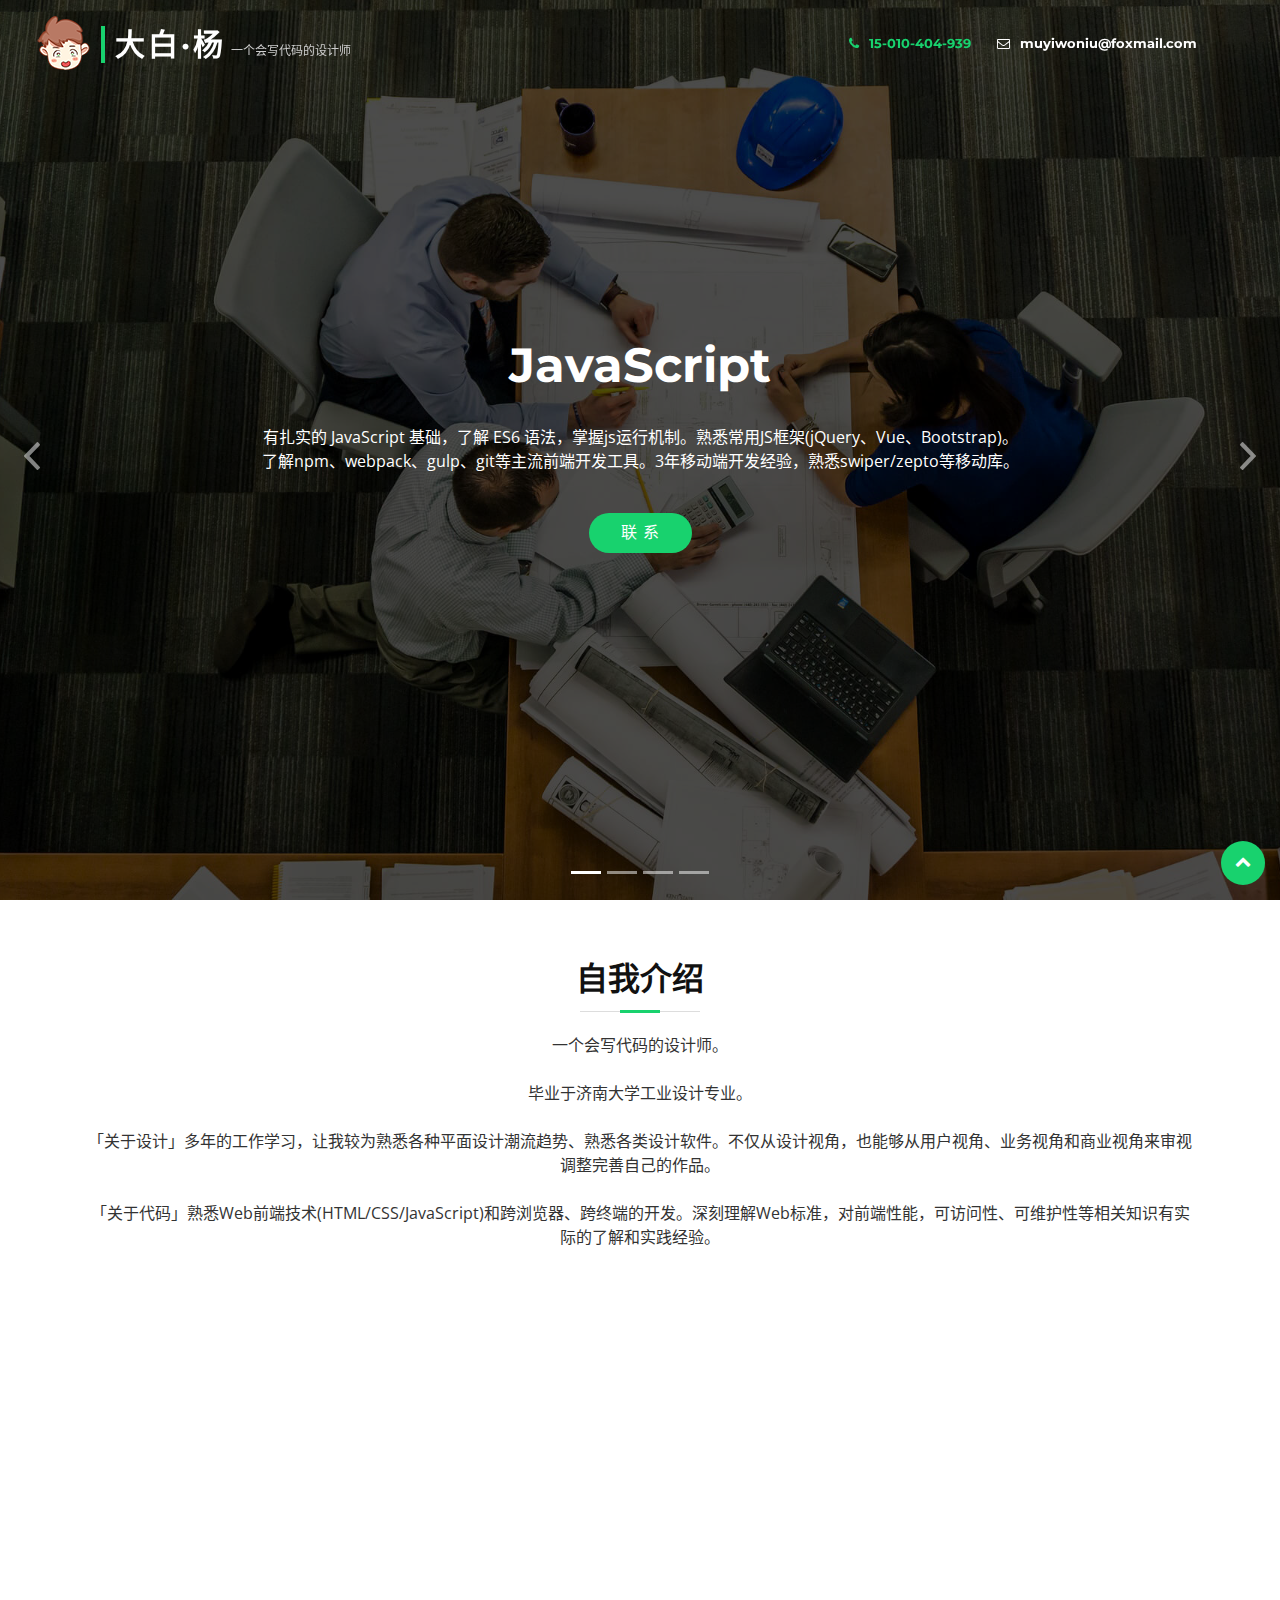
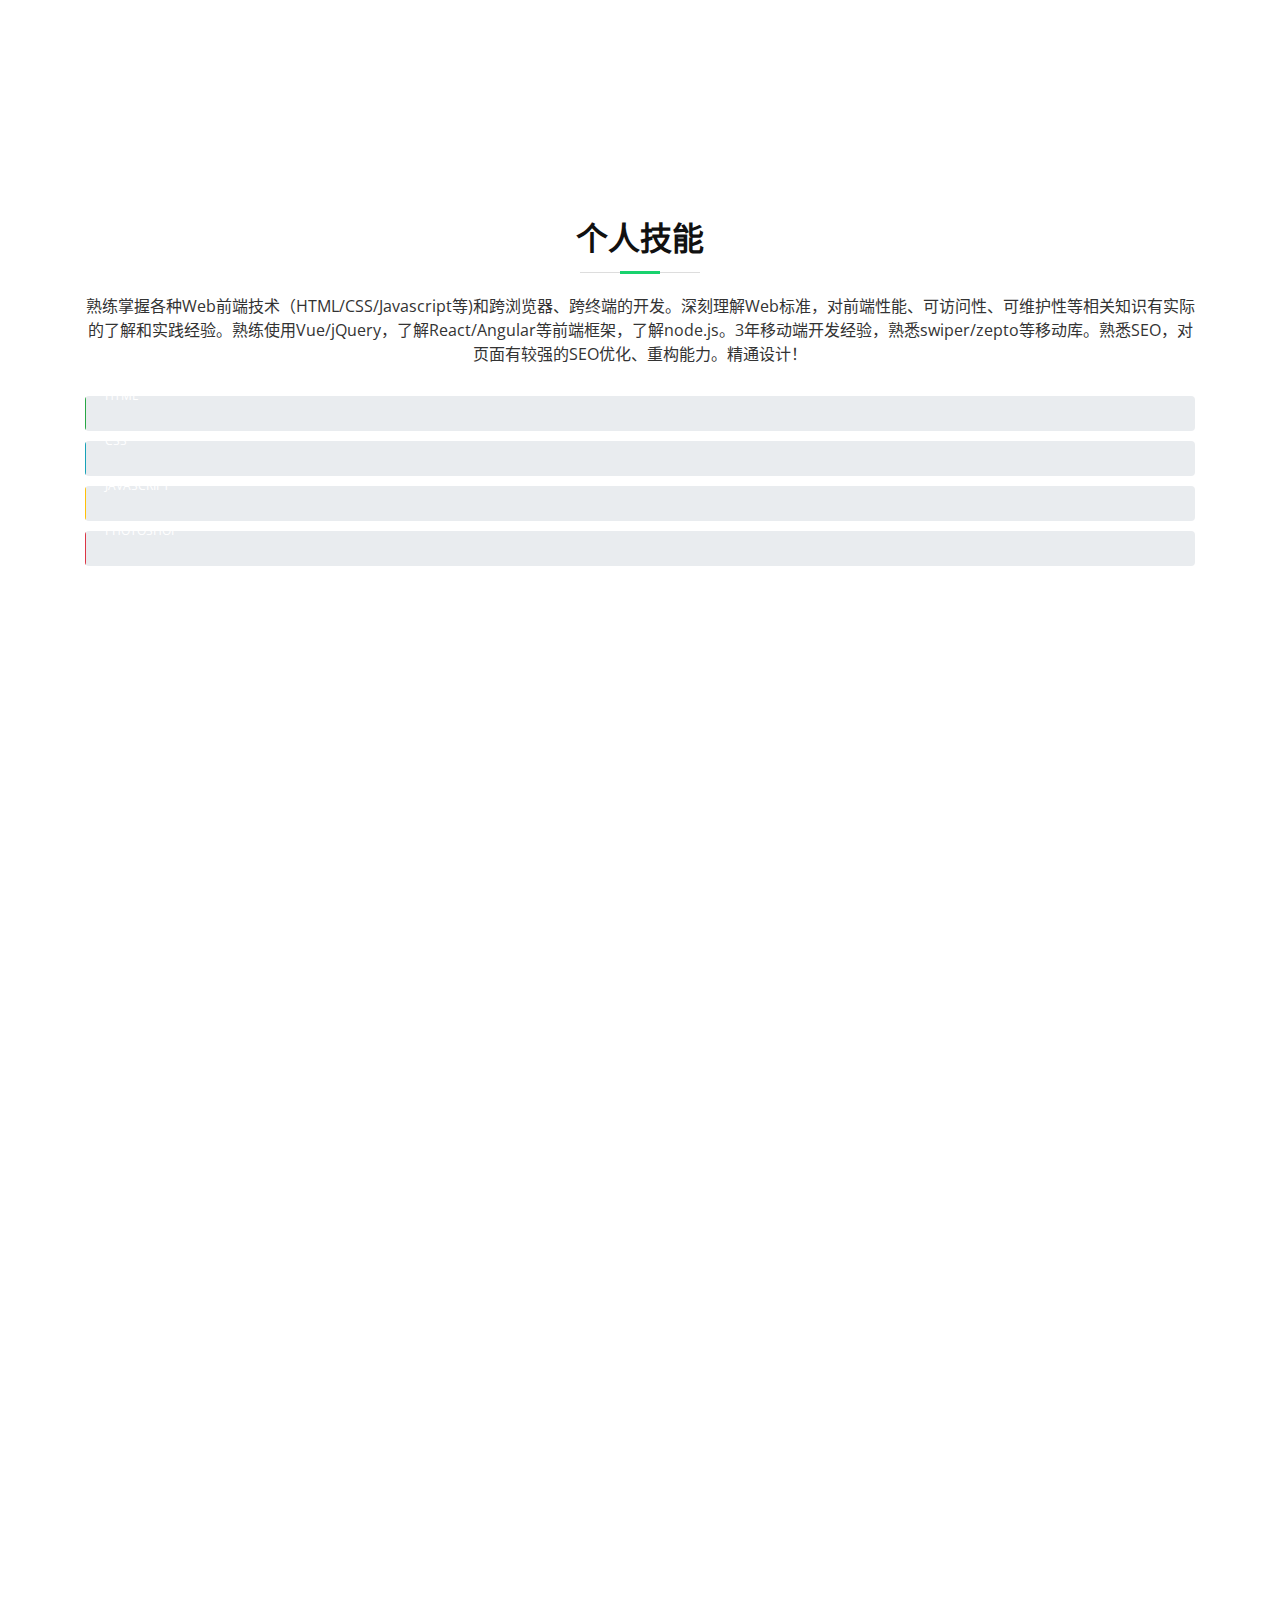
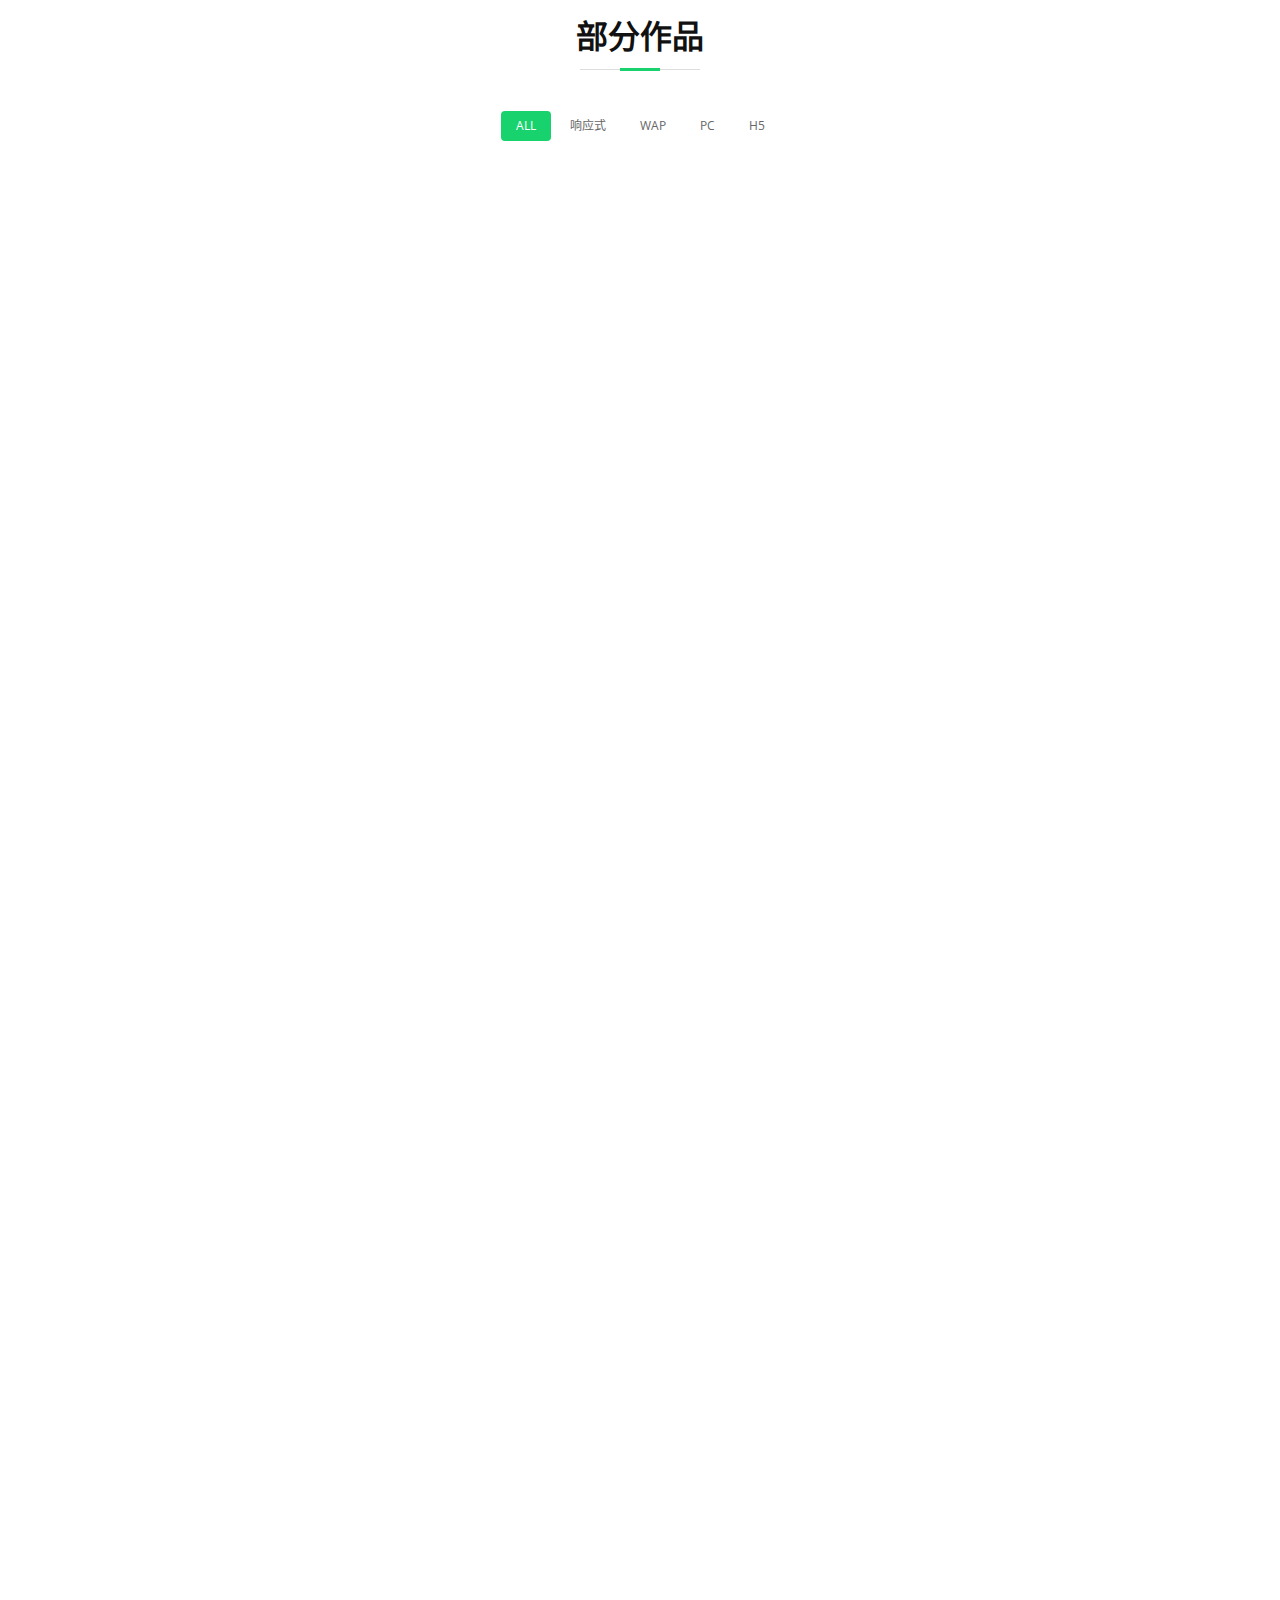
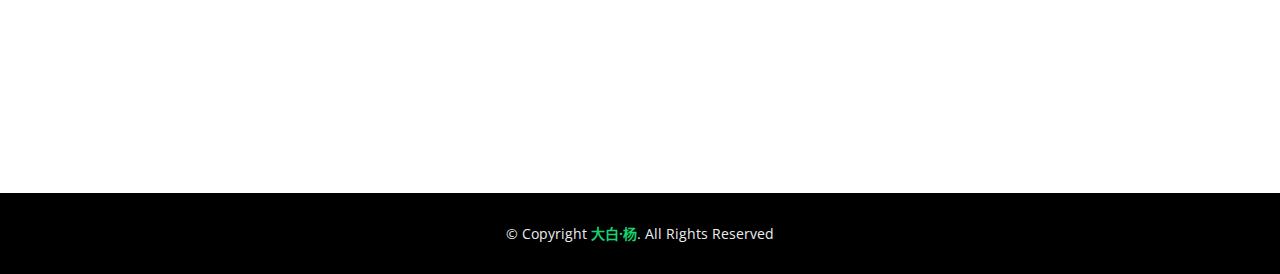
==== commit 77fb4cb3: "change" ====
--- a/index.html
+++ b/index.html
@@ -4,9 +4,9 @@
 <head>
   <meta charset="UTF-8">
   <meta http-equiv="X-UA-Compatible" content="ie=edge">
-  <title>大白&middot;杨-Web前端开发工程师</title>
+  <title>大白&middot;杨-一个会写代码的设计师</title>
   <meta content="width=device-width, initial-scale=1.0" name="viewport">
-  <meta content="Web前端开发工程师,js,JavaScript,HTML5,CSS3" name="keywords">
+  <meta content="设计师,Web前端开发工程师,js,JavaScript,HTML5,CSS3" name="keywords">
   <meta content="精通设计，致力于前端，编织有艺术感的代码" name="description">
   <meta content="muyiwoniu@foxmail.com" name="author">
 
@@ -39,7 +39,7 @@
 
       <div id="logo" class="pull-left">
         <a href="#intro"><img src="img/logo.png" alt="" title="" /></a>
-        <h1><a href="#intro" class="scrollto">大白&middot;杨<span>Web前端开发工程师</span></a></h1>
+        <h1><a href="#intro" class="scrollto">大白&middot;杨<span>一个会写代码的设计师</span></a></h1>
       </div>
 
       <nav id="nav-menu-container">
@@ -63,8 +63,7 @@
             <div class="carousel-container">
               <div class="carousel-content">
                 <h2>JavaScript</h2>
-                <p>精通JavaScript，jQuery，熟悉 AJAX 以及 Json，熟悉 HTTP
-                  协议；熟练使用Vue/jQuery，了解React/Angular等前端框架，了解node.js。3年移动端开发经验，熟悉swiper/zepto等移动库。</p>
+                <p>有扎实的 JavaScript 基础，了解 ES6 语法，掌握js运行机制。熟悉常用JS框架(jQuery、Vue、Bootstrap)。了解npm、webpack、gulp、git等主流前端开发工具。3年移动端开发经验，熟悉swiper/zepto等移动库。</p>
                 <a href="tel:15010404939" class="btn-get-started scrollto">联 系</a>
               </div>
             </div>
@@ -74,7 +73,7 @@
             <div class="carousel-container">
               <div class="carousel-content">
                 <h2>HTML</h2>
-                <p>精通PC、WAP页面布局与各浏览器兼容，熟练掌握跨浏览器、跨终端的开发，熟悉 W3C 标准。熟悉SEO，对页面有较强的SEO优化、重构能力。</p>
+                <p>熟悉html和Html5，理解语义化，熟悉新增的api（worker、history、 websocket、storage）</p>
                 <a href="tel:15010404939" class="btn-get-started scrollto">联 系</a>
               </div>
             </div>
@@ -84,7 +83,7 @@
             <div class="carousel-container">
               <div class="carousel-content">
                 <h2>CSS</h2>
-                <p>熟练掌握CSS 3相关高级选择器，flex布局等</p>
+                <p>熟悉css和css3新增属性，能够使用 less，sass，熟悉float、position、flex 多种布局，掌握选择器权重问题。</p>
                 <a href="tel:15010404939" class="btn-get-started scrollto">联 系</a>
               </div>
             </div>
@@ -126,7 +125,12 @@
         <header class="section-header">
           <h3>自我介绍</h3>
           <p>
-            毕业于济南大学工业设计专业，多年的工作学习，让我较为熟练掌握各种Web前端技术（HTML/CSS/Javascript等)和跨浏览器、跨终端的开发。深刻理解Web标准，对前端性能、可访问性、可维护性等相关知识有实际的了解和实践经验。熟练使用Vue/jQuery，了解React/Angular等前端框架，了解node.js。3年移动端开发经验，熟悉swiper/zepto等移动库。熟悉SEO，对页面有较强的SEO优化、重构能力。精通设计！
+            一个会写代码的设计师。<br /><br />
+            毕业于济南大学工业设计专业。<br /><br />
+
+「关于设计」多年的工作学习，让我较为熟悉各种平面设计潮流趋势、熟悉各类设计软件。不仅从设计视角，也能够从用户视角、业务视角和商业视角来审视调整完善自己的作品。<br /><br />
+
+「关于代码」熟悉Web前端技术(HTML/CSS/JavaScript)和跨浏览器、跨终端的开发。深刻理解Web标准，对前端性能，可访问性、可维护性等相关知识有实际的了解和实践经验。
           </p>
         </header>
 
@@ -250,8 +254,12 @@
             <h4>2012/05-至今</h4>
             <p>
               <img src="img/quote-sign-left.png" class="quote-sign-left" alt="">
-              相关网站专题设计制作、平面广告制作及设计管理。14年底，开始制作移动端H5活动页面，熟悉swiper/zepto等移动库，15年开始大规模制作wap静态页面，18年制作适配
-              PC/WAP的响应式页面，熟练使用Vue/Bootstrap等前端框架。
+              1、负责公司网页、专题页面设计以及代码编写，完成网页从设计到上线工作。<br />
+              2、负责房产频道广告宣传图、焦点图以及其他线上用图的设计制作。<br />
+              3、负责线下单页、海报、易拉宝展架、折页、户外喷绘等宣传物料的创意和设计工作。<br />
+              4、对设计需求有良好的理解能力，并准确体现于创意设计中，格局策划思路独立完成设计方案。<br />
+              5、对线上推广页面进行持续的优化。不断提升访问者的用户体验。<br />
+              14年底，开始制作移动端H5活动页面，熟悉swiper/zepto等移动库，15年开始大规模制作wap静态页面，18年制作适配 PC/WAP的响应式页面，熟练使用Vue/Bootstrap等前端框架。
               <img src="img/quote-sign-right.png" class="quote-sign-right" alt="">
             </p>
           </div>
@@ -262,7 +270,9 @@
             <h4>2011/04-2012/05</h4>
             <p>
               <img src="img/quote-sign-left.png" class="quote-sign-left" alt="">
-              网站的改版、公司宣传品的制作印刷及设计管理。基于DIV+CSS重构了豪峰官网，对JS/jQuery有了一定了解。改版后打开速度和访问量均有显著提升。
+              1、公司网站改版、宣传品制作印刷。
+              基于DIV+CSS重构了豪峰官网，对JS/jQuery有了一定了解。改版后打开速度和访问量均有显著提升。<br />
+              2、生理相干与自主平衡系统(SPCS)、丽肤芯等产品UI界面设计。
               <img src="img/quote-sign-right.png" class="quote-sign-right" alt="">
             </p>
           </div>
@@ -273,7 +283,8 @@
             <h4>2008/04-2011/04</h4>
             <p>
               <img src="img/quote-sign-left.png" class="quote-sign-left" alt="">
-              负责公司内部及其附属诺基亚客户服务中心（NCC）的宣传、VI设计、网页设计。完成了DAP交接系统、OA办公系统、库存系统等内网页面设计及静态页面呈现。
+              1、负责公司内部及其附属诺基亚客户服务中心(NCC)的宣传、VI设计、内网设计。<br />
+              2、完成了DAP交接系统、OA办公系统、库存系统的界面设计及静态页面呈现。
               <img src="img/quote-sign-right.png" class="quote-sign-right" alt="">
             </p>
           </div>
@@ -490,12 +501,12 @@
                 <img src="img/portfolio/web06.jpg" class="img-fluid" alt="">
                 <a href="img/portfolio/web06.jpg" class="link-preview" data-lightbox="portfolio" data-title="响应式 2"
                   title="查看原图"><i class="ion ion-eye"></i></a>
-                <a href="http://house.focus.cn/zhuanti18/zxzz/" class="link-details" title="查看网址" target="_blank"><i
+                <a href="https://m.focus.cn/bj/zhuanti19/qfbj9wap/" class="link-details" title="查看网址" target="_blank"><i
                     class="ion ion-android-open"></i></a>
               </figure>
 
               <div class="portfolio-info">
-                <h4><a href="http://house.focus.cn/zhuanti18/zxzz/" target="_blank">千房百记</a></h4>
+                <h4><a href="https://m.focus.cn/bj/zhuanti19/qfbj9wap/" target="_blank">千房百记</a></h4>
                 <p>响应式</p>
               </div>
             </div>
--- a/css/style.css
+++ b/css/style.css
@@ -1059,6 +1059,10 @@
   text-align: center;
 }
 
+/* #testimonials .testimonial-item p {
+  text-align: left;
+} */
+
 #testimonials .testimonial-item .testimonial-img {
   width: 120px;
   border-radius: 50%;
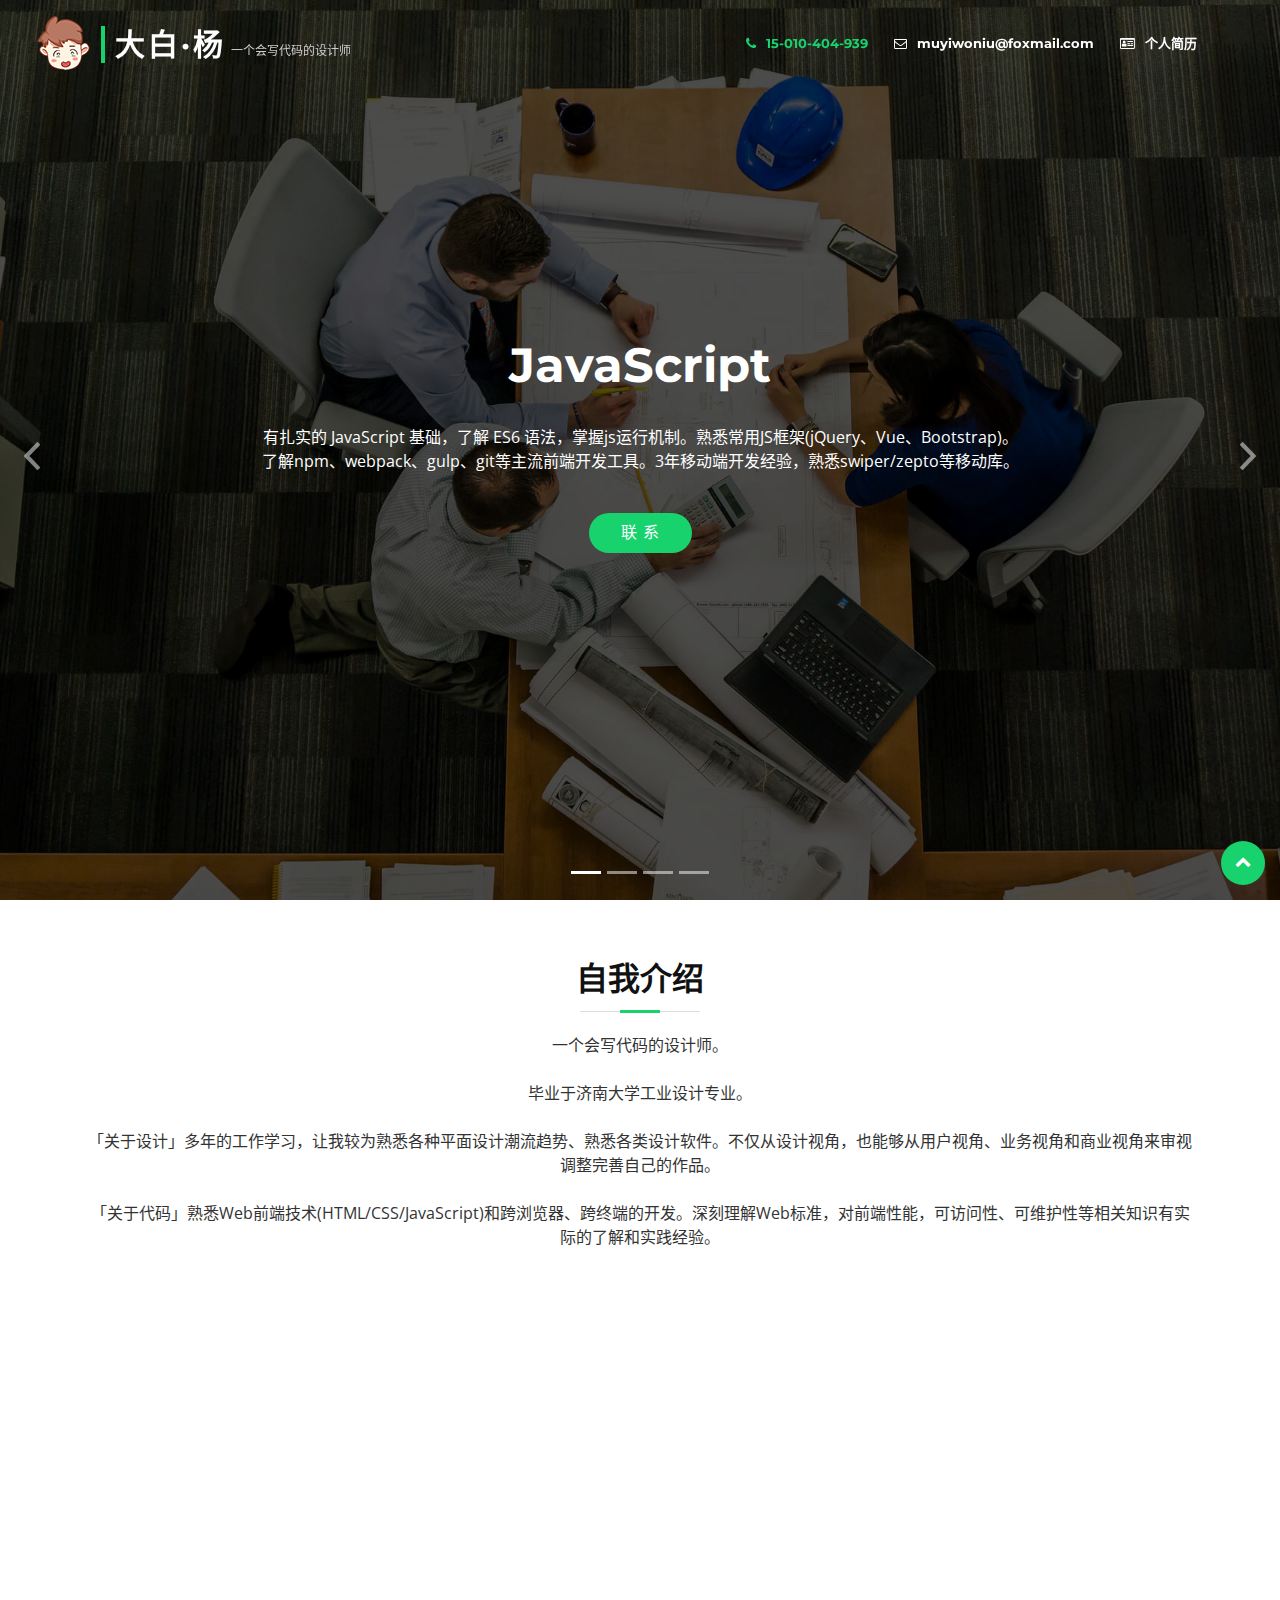
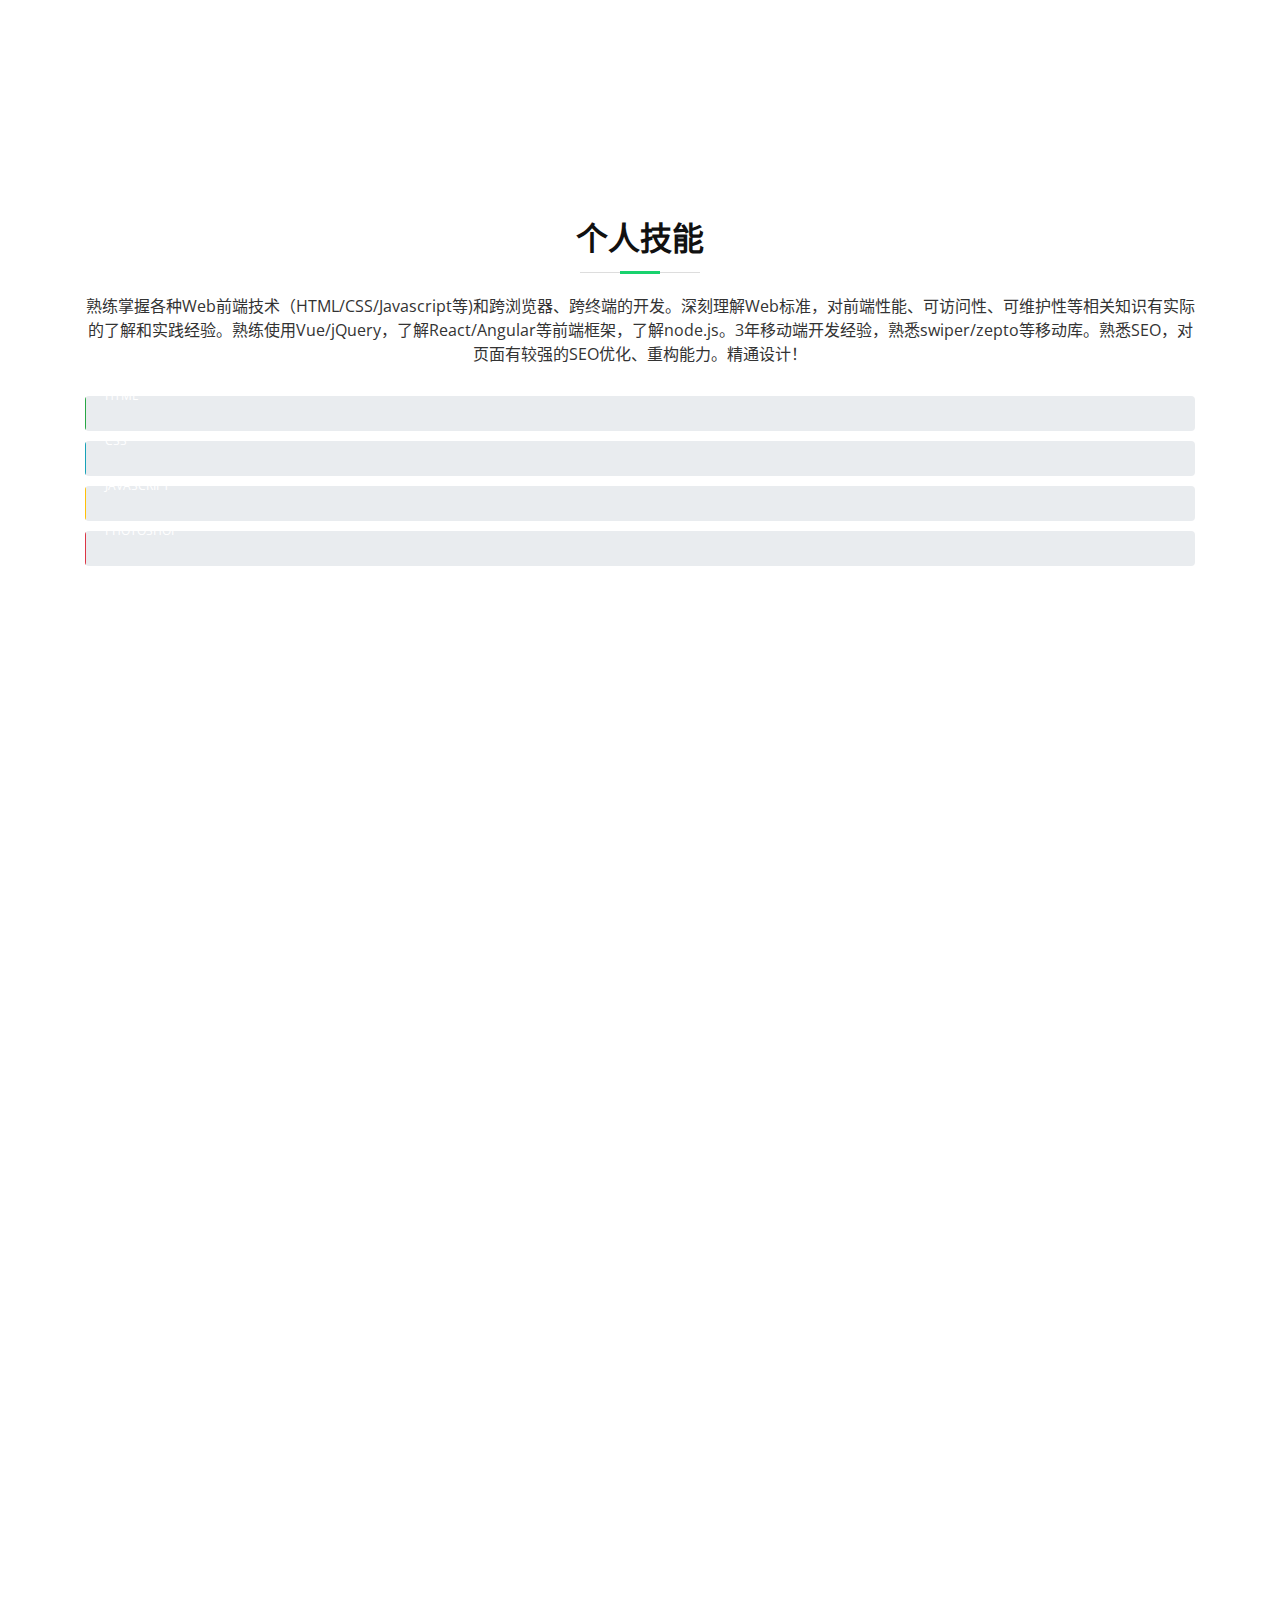
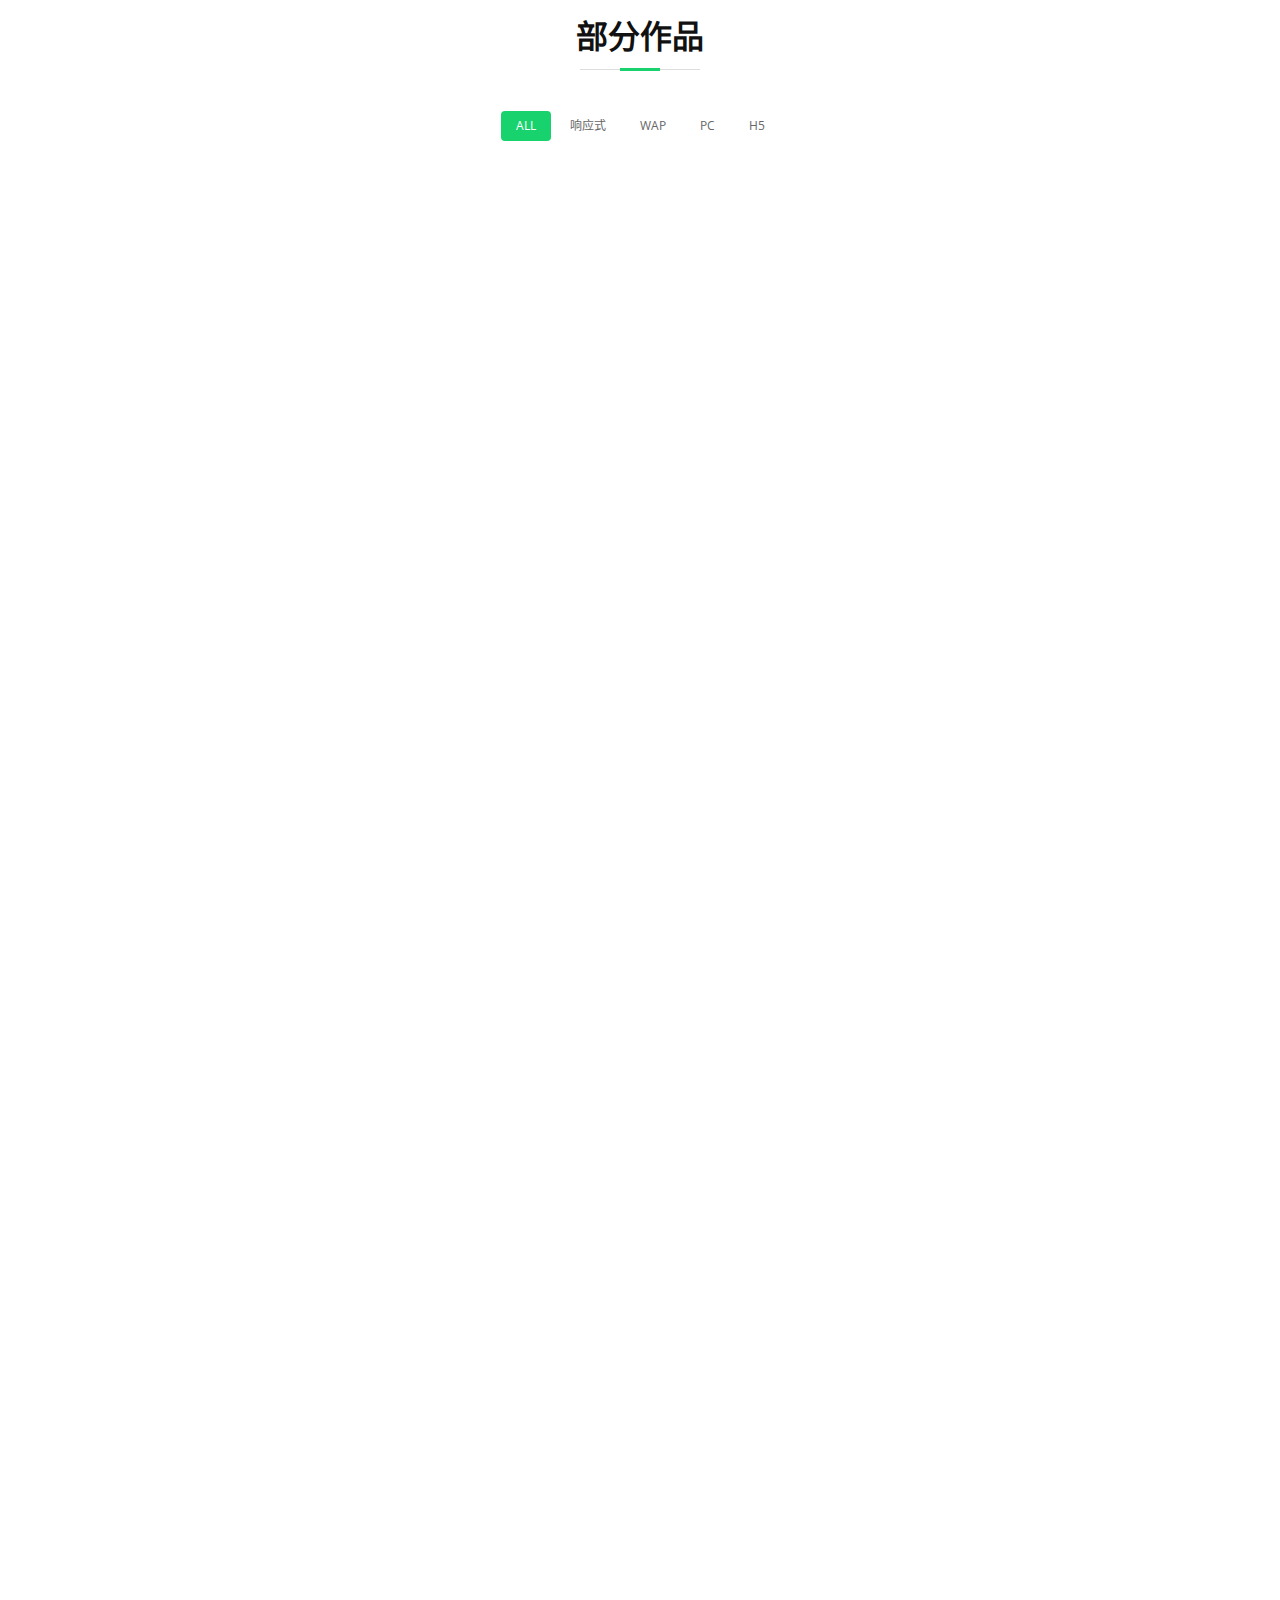
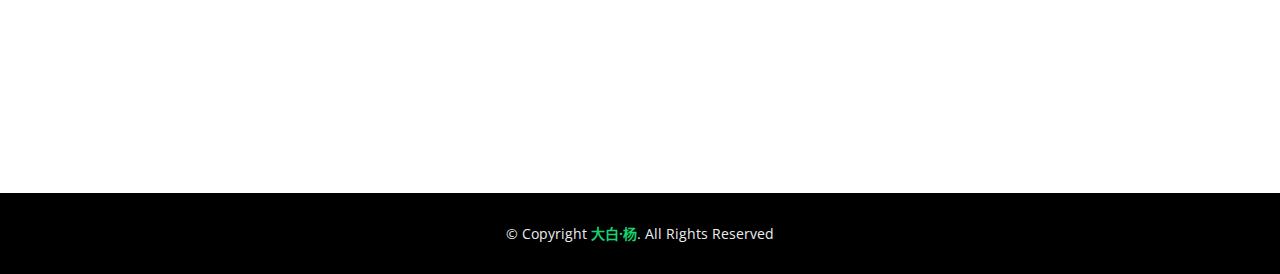
==== commit 7af86777: "Update index.html" ====
--- a/index.html
+++ b/index.html
@@ -46,6 +46,7 @@
         <ul class="nav-menu">
           <li class="menu-active"><a href="tel:15010404939"><i class="fa fa-phone"></i>15-010-404-939</a></li>
           <li><a href="mailto:muyiwoniu@foxmail.com"><i class="fa fa-envelope-o"></i>muyiwoniu@foxmail.com</a></li>
+          <li><a href="pdf/resume.pdf"><i class="fa fa-id-card-o"></i>个人简历</a></li>
         </ul>
       </nav>
     </div>
@@ -749,7 +750,7 @@
             <div class="contact-address">
               <i class="ion-ios-location-outline"></i>
               <h3>地址</h3>
-              <address>北京海淀区北四环西路52号方正国际大厦18层</address>
+              <address>北京海淀一个安静的小角落</address>
             </div>
           </div>
 
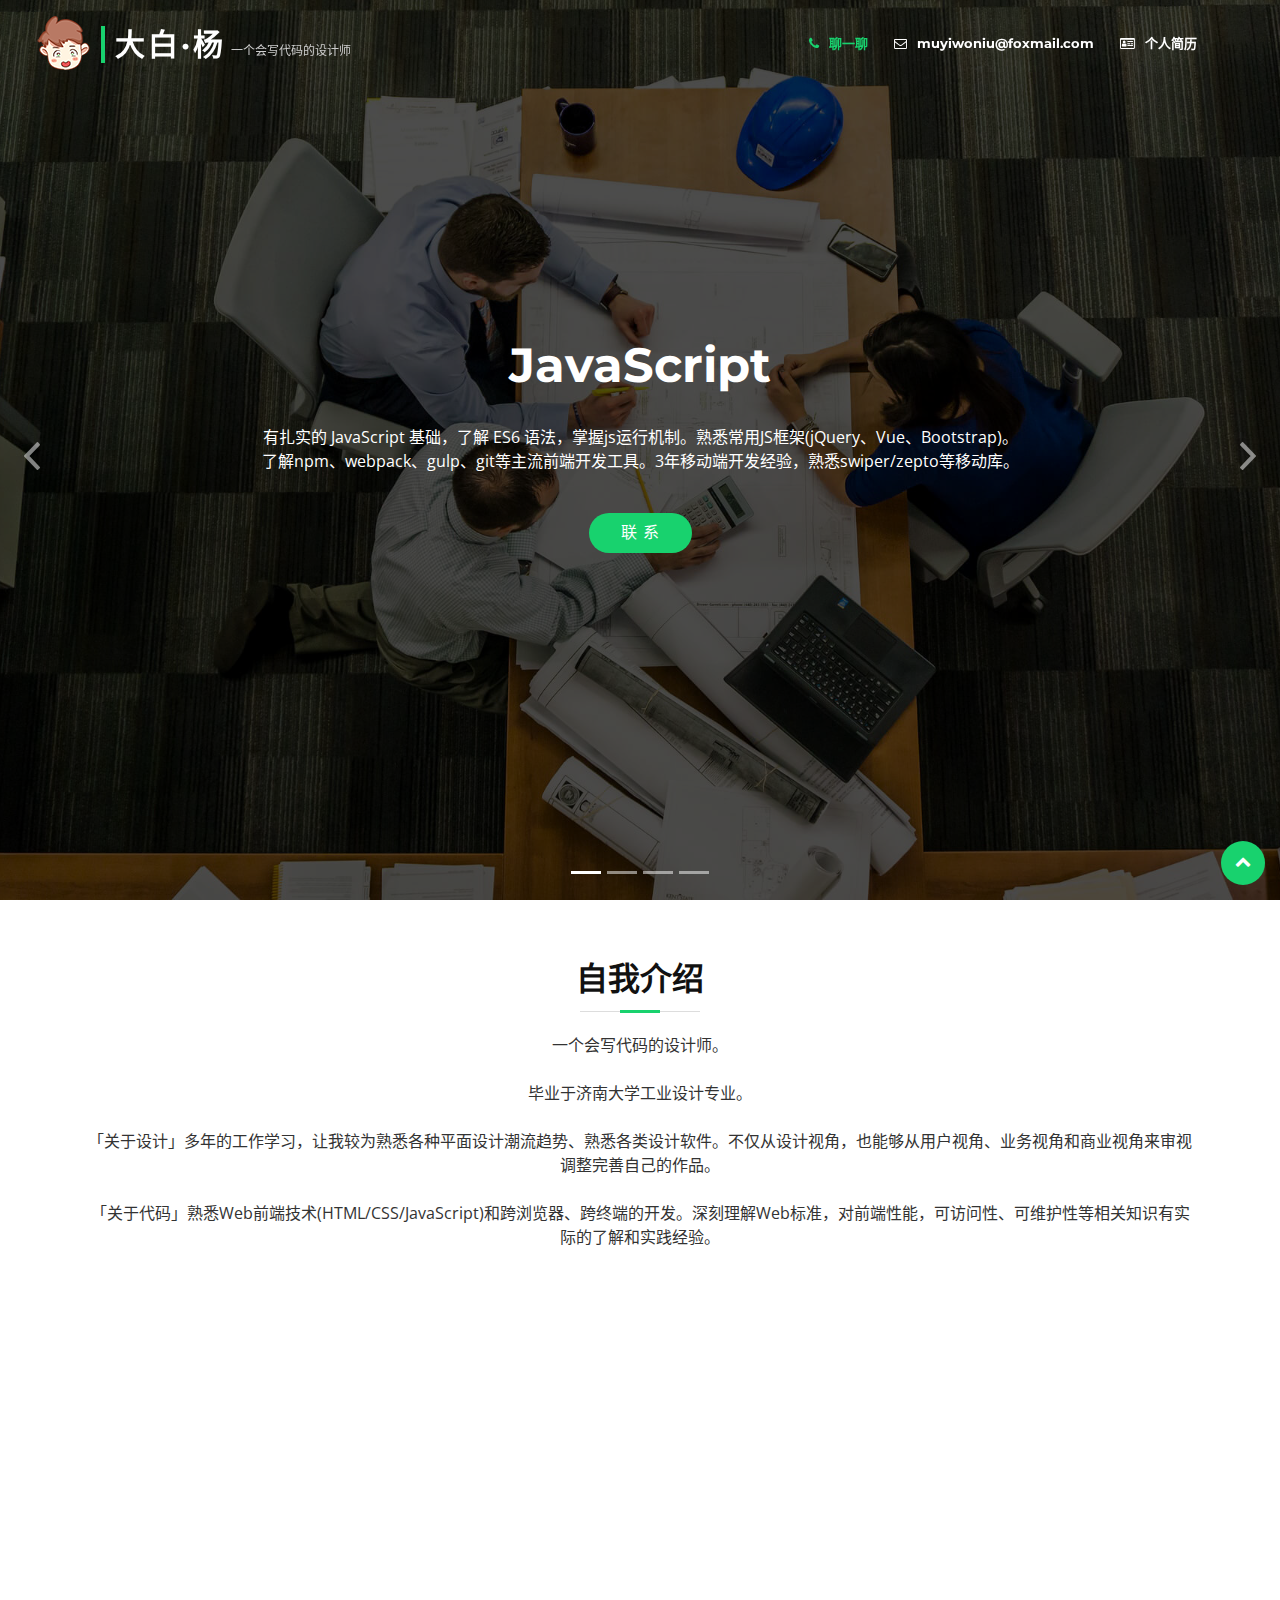
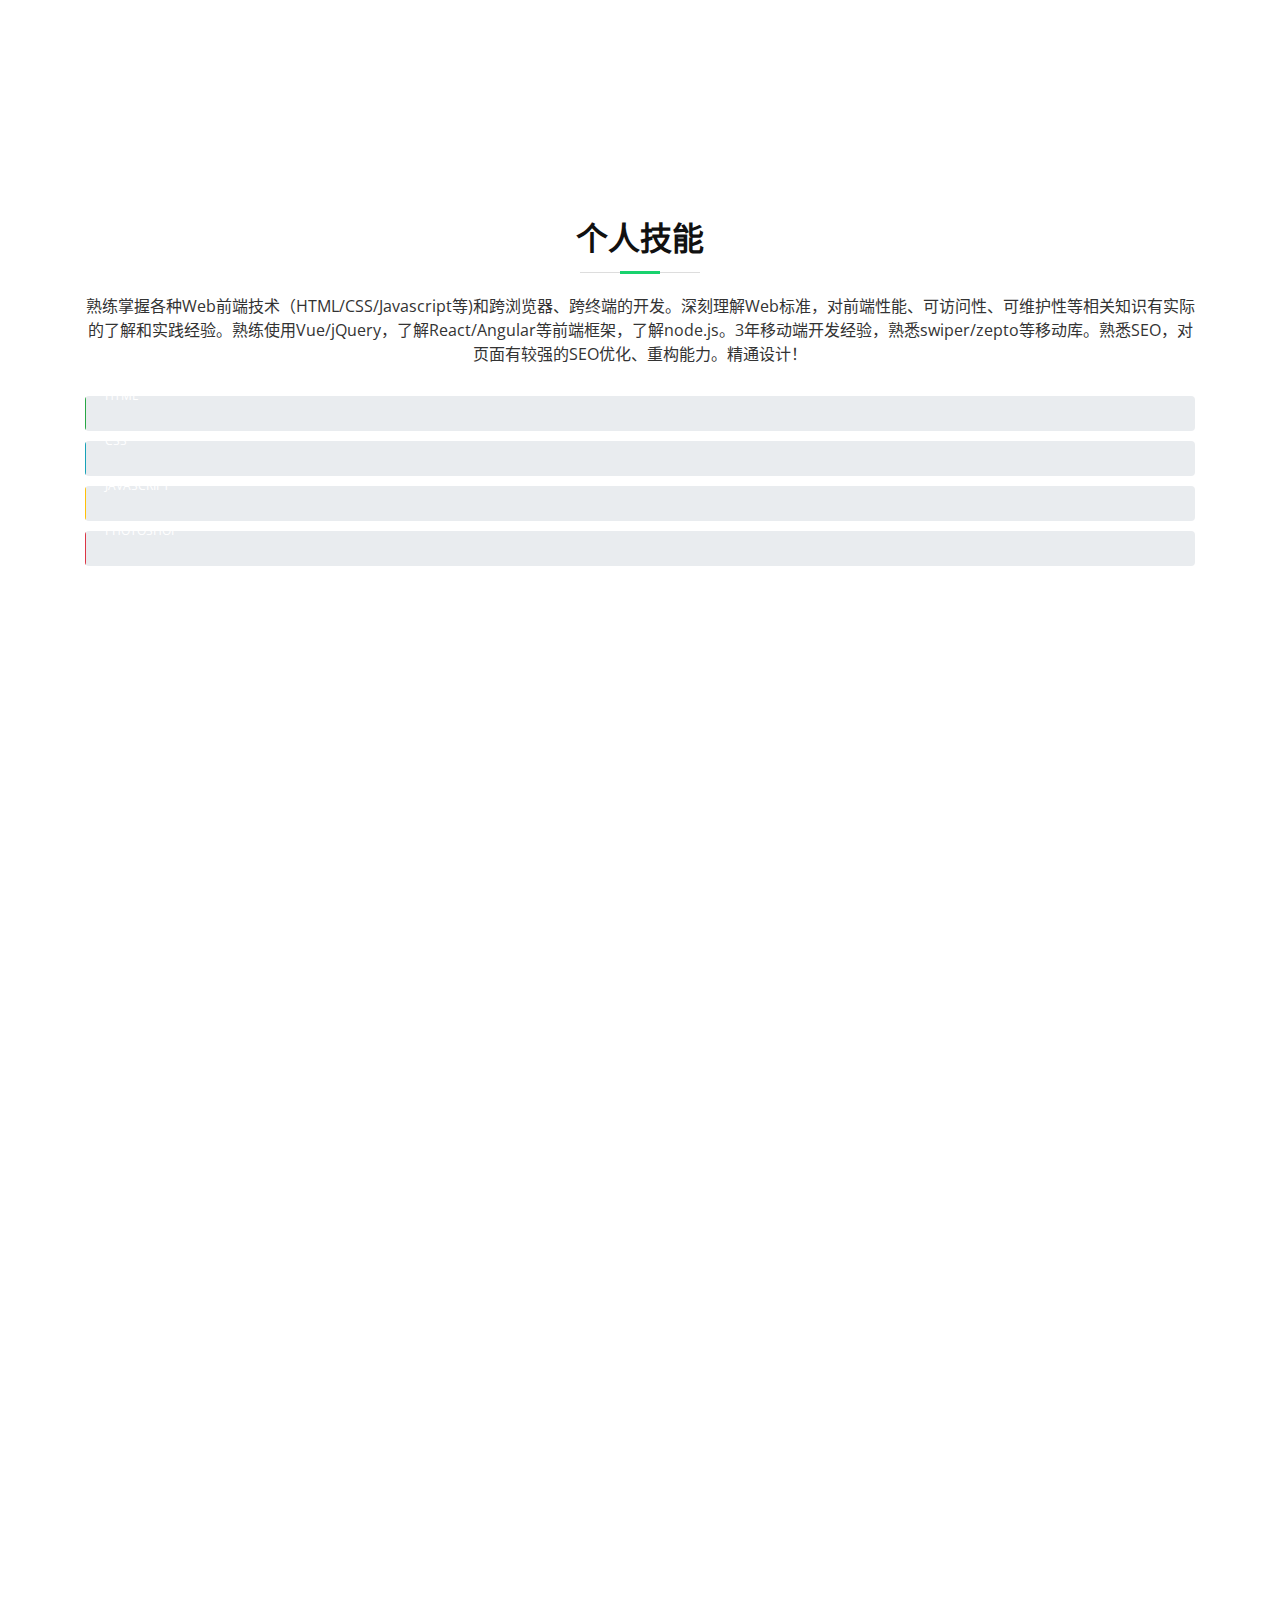
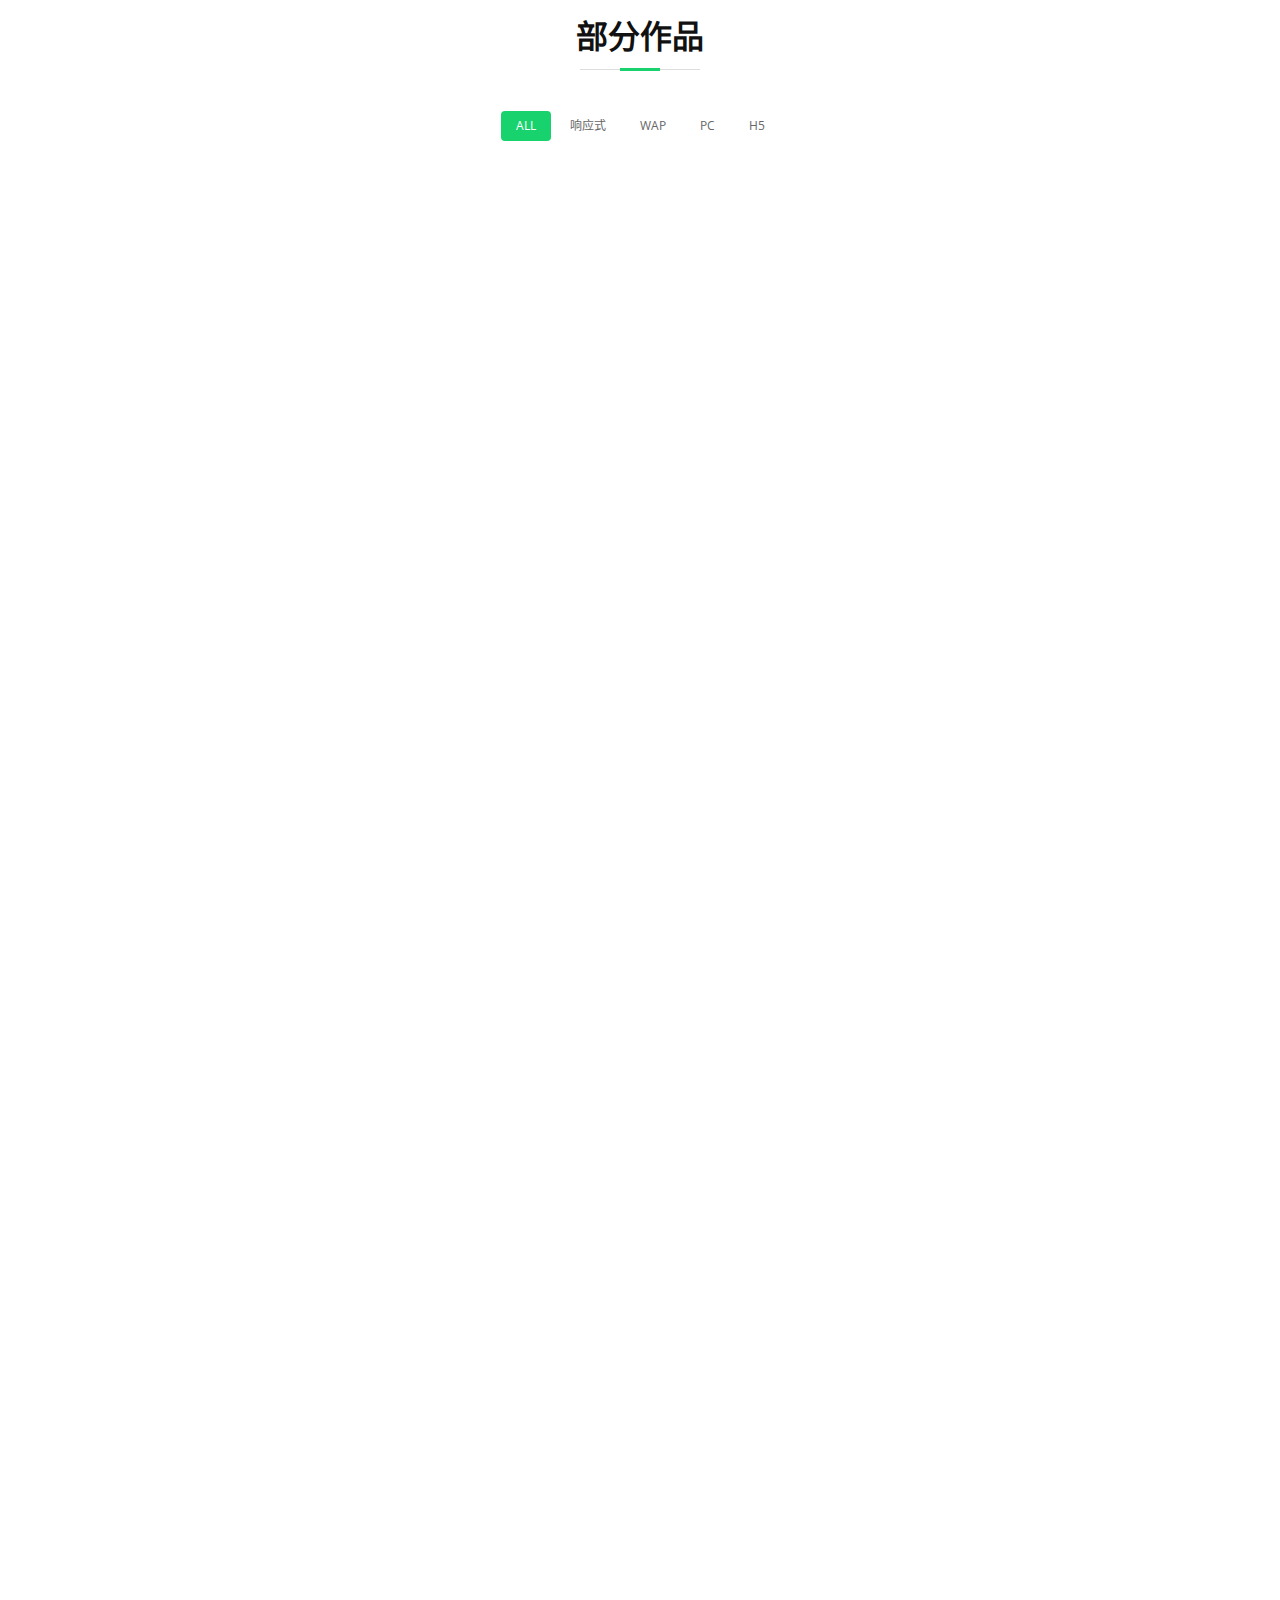
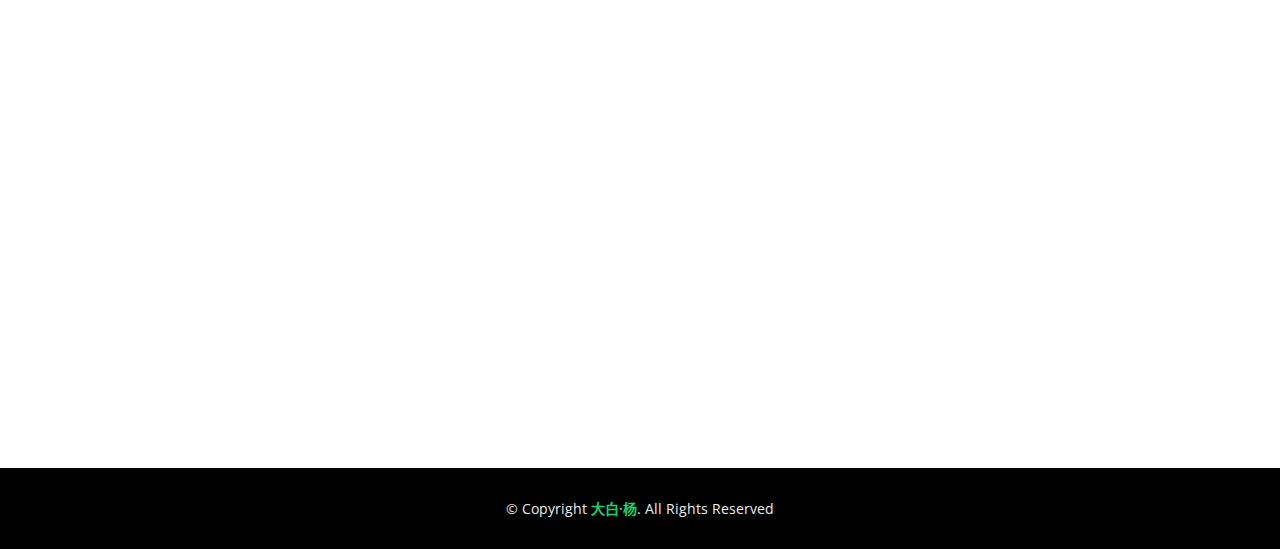
==== commit 2288691b: "create bingdundun" ====
--- a/index.html
+++ b/index.html
@@ -44,9 +44,9 @@
 
       <nav id="nav-menu-container">
         <ul class="nav-menu">
-          <li class="menu-active"><a href="tel:15010404939"><i class="fa fa-phone"></i>15-010-404-939</a></li>
+          <li class="menu-active"><a href="tel:15010404939"><i class="fa fa-phone"></i>聊一聊</a></li>
           <li><a href="mailto:muyiwoniu@foxmail.com"><i class="fa fa-envelope-o"></i>muyiwoniu@foxmail.com</a></li>
-          <li><a href="pdf/resume.pdf"><i class="fa fa-id-card-o"></i>个人简历</a></li>
+          <li><a href="pdf/resume.pdf" target="_blank"><i class="fa fa-id-card-o"></i>个人简历</a></li>
         </ul>
       </nav>
     </div>
@@ -661,11 +661,27 @@
     <section id="team">
       <div class="container">
         <div class="section-header wow fadeInUp">
-          <h3>CSS 3</h3>
-          <p>通过DIV+CSS3画卡通人物（不兼容IE8及以下版本浏览器）</p>
+          <h3>代码绘画</h3>
+          <p>通过代码画卡通人物（不兼容IE8及以下版本浏览器）</p>
         </div>
 
         <div class="row">
+
+          <div class="col-lg-3 col-md-6 wow fadeInUp">
+            <div class="member">
+              <img src="img/portfolio/js01-bingdundun.jpg" class="img-fluid" alt="">
+              <div class="member-info">
+                <div class="member-info-content">
+                  <h4>冰墩墩</h4>
+                  <span>冰墩墩</span>
+                  <div class="social">
+                    <a href="http://m.focus.cn/bj/zhuanti18/css/ztimages/wanzi.html" target="_blank"><i
+                        class="fa fa-link"></i>查看效果</a>
+                  </div>
+                </div>
+              </div>
+            </div>
+          </div>
 
           <div class="col-lg-3 col-md-6 wow fadeInUp">
             <div class="member">
@@ -758,7 +774,7 @@
             <div class="contact-phone">
               <i class="ion-ios-telephone-outline"></i>
               <h3>电话</h3>
-              <p><a href="tel:15010404939">15-010-404-939</a></p>
+              <p><a href="tel:15010404939">点击聊一聊</a></p>
             </div>
           </div>
 
